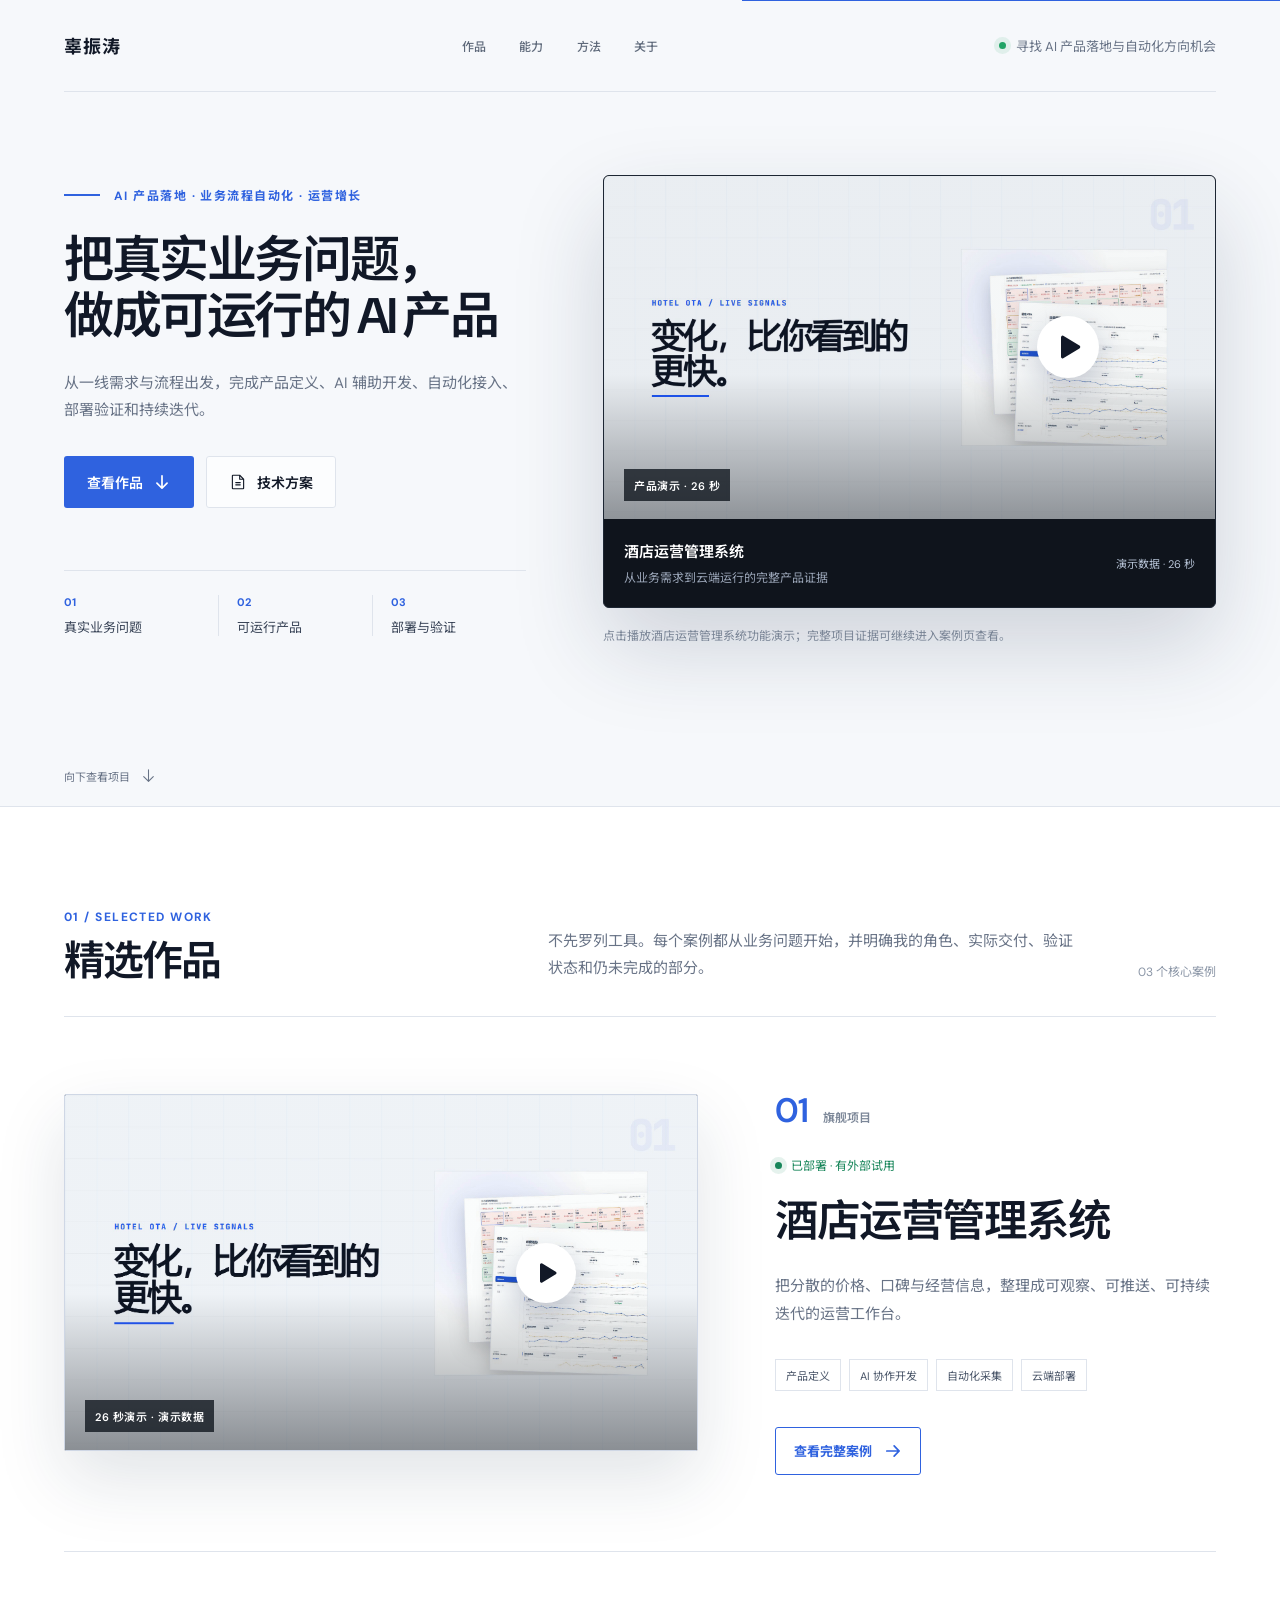
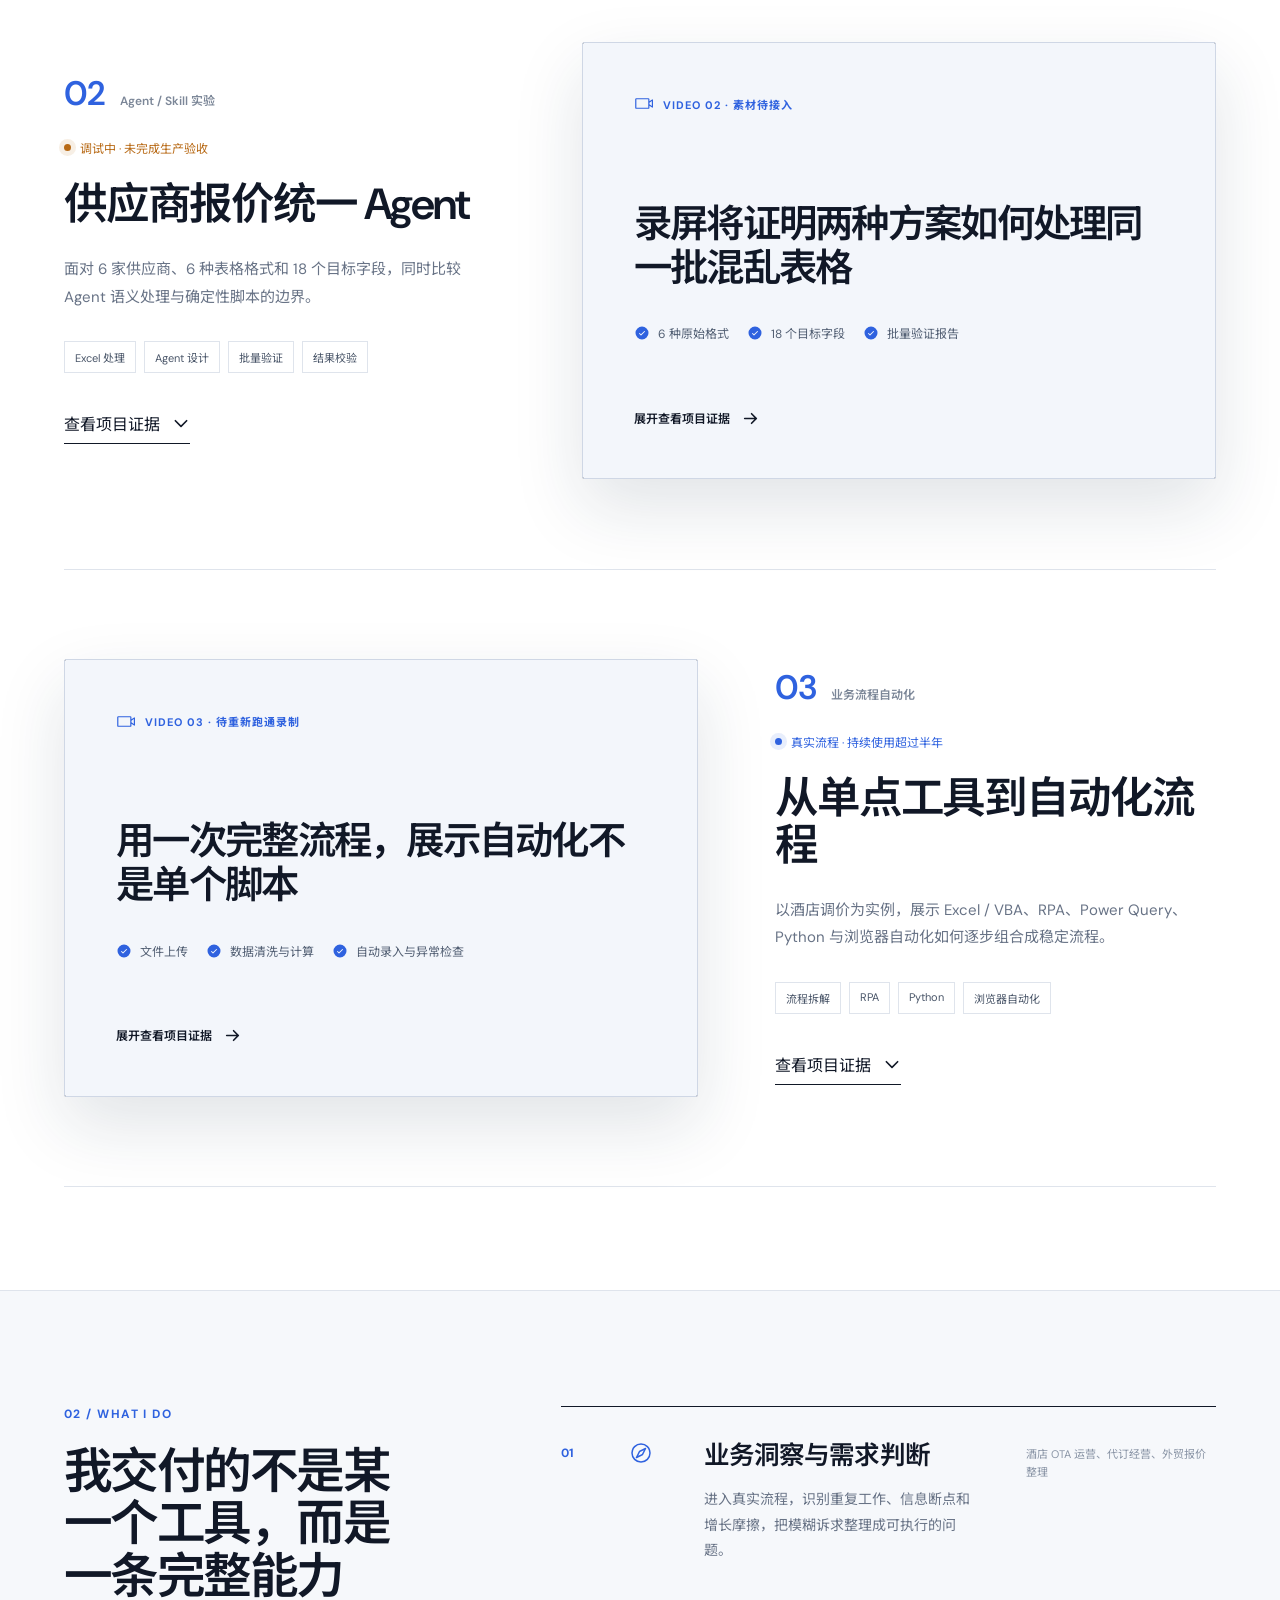
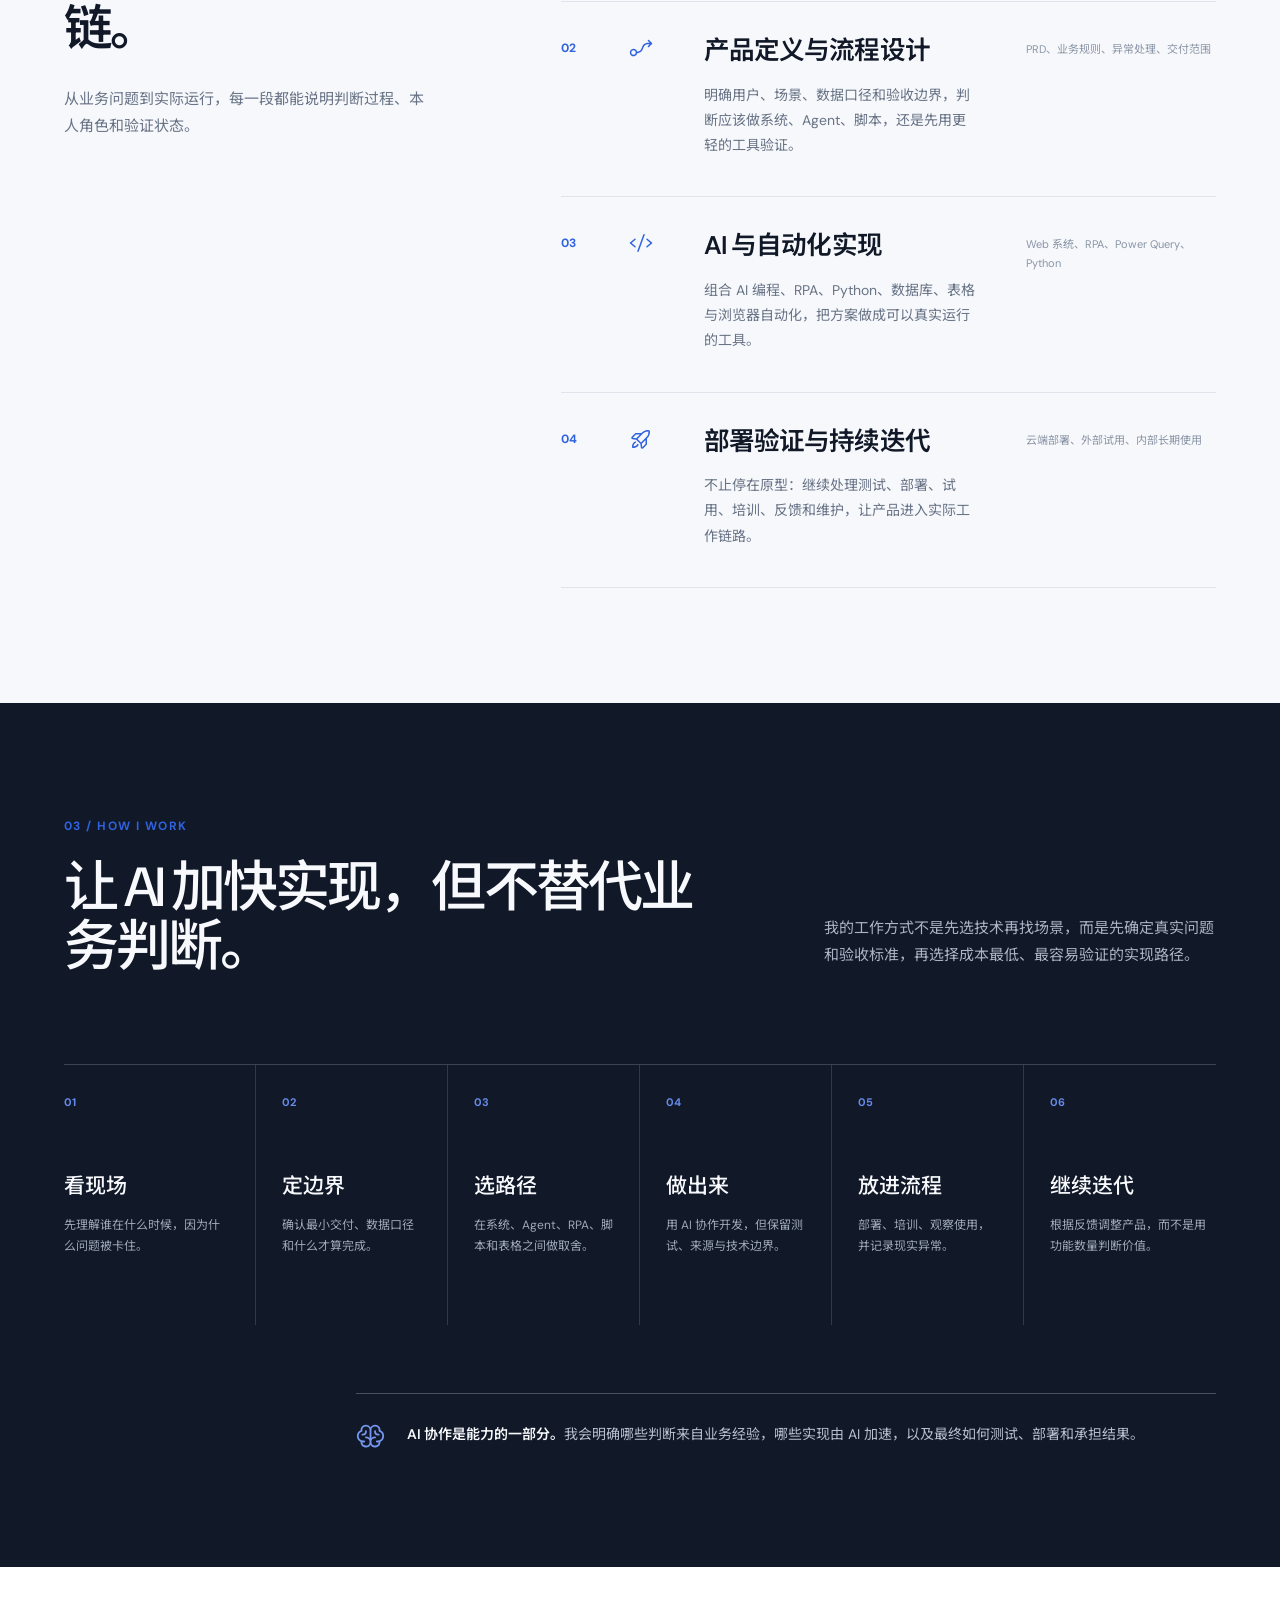
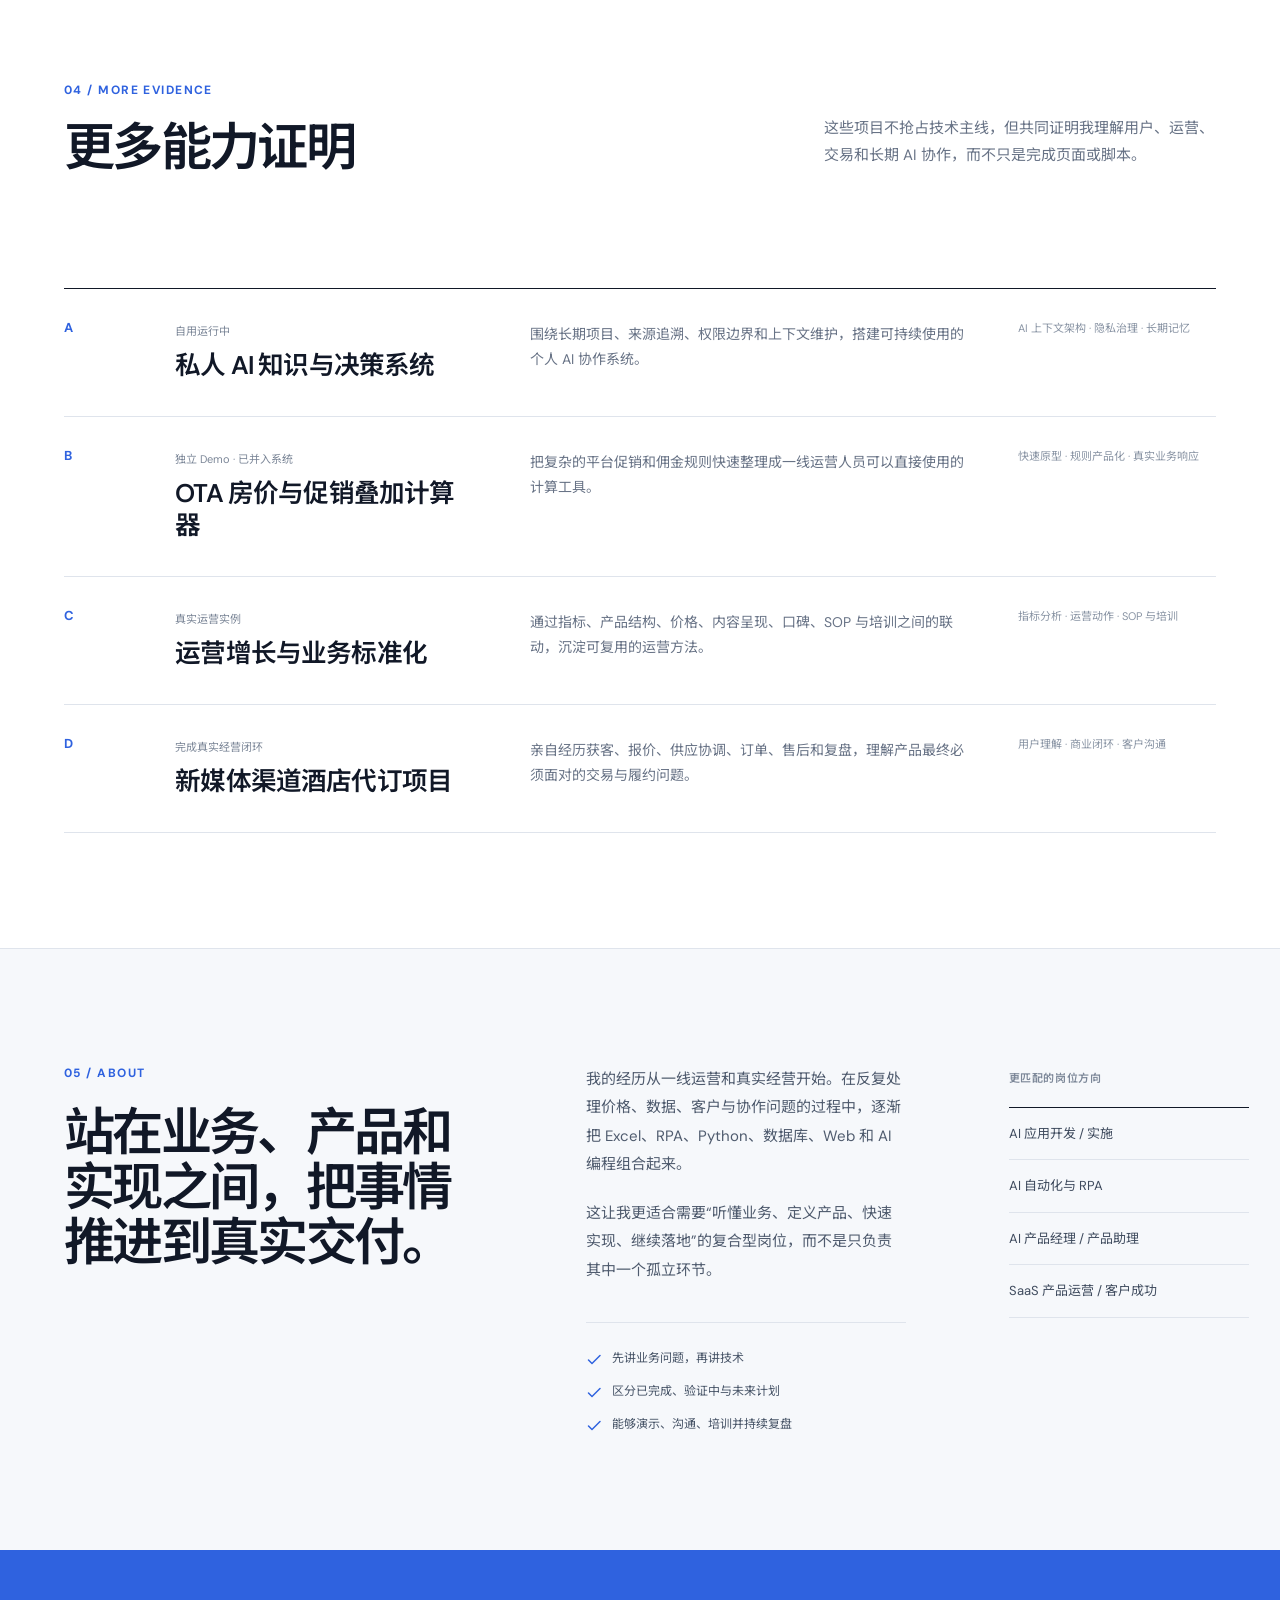
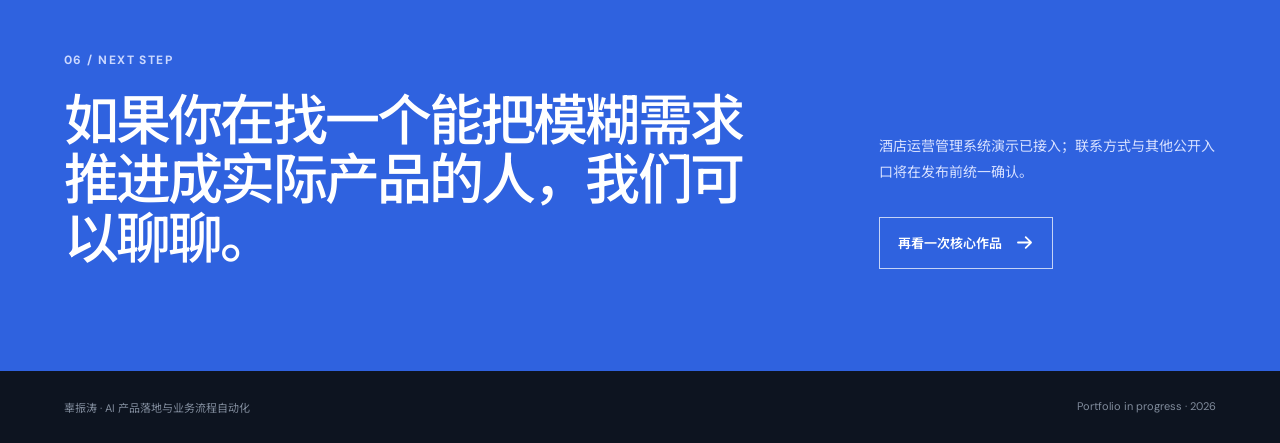
==== index.html @ 1e2ea117 "Publish static site asset" ====
<!doctype html>
<html lang="zh-CN">
  <head>
    <meta charset="UTF-8" />
    <meta name="viewport" content="width=device-width, initial-scale=1.0" />
    <meta
      name="description"
      content="辜振涛的个人作品网站：AI 产品落地、业务流程自动化与运营增长。"
    />
    <meta name="theme-color" content="#f6f8fb" />
    <title>辜振涛｜AI 产品落地与自动化作品集</title>
    <script type="module" crossorigin src="/assets/main-DwZ6Aqzk.js"></script>
    <link rel="modulepreload" crossorigin href="/assets/styles-BDvkaQH0.js">
    <link rel="stylesheet" crossorigin href="/assets/styles-_JziV2Fz.css">
    <link rel="stylesheet" crossorigin href="/assets/main-CDP2vfgk.css">
  </head>
  <body>
    <div id="root"></div>
  </body>
</html>
---- assets/styles-_JziV2Fz.css ----
@import"https://fonts.googleapis.com/css2?family=DM+Sans:wght@400;500;600;700&family=Noto+Sans+SC:wght@400;500;600;700&display=swap";:root{color:#111827;background:#f6f8fb;font-family:DM Sans,Noto Sans SC,Microsoft YaHei,sans-serif;font-synthesis:none;text-rendering:optimizeLegibility;--ink: #111827;--muted: #687386;--line: #dfe4ec;--paper: #ffffff;--canvas: #f6f8fb;--blue: #2f62df;--blue-dark: #1d4ec4;--blue-pale: #edf3ff}*{box-sizing:border-box}html{scroll-behavior:smooth}body{margin:0;min-width:320px;min-height:100vh;overflow-x:hidden;background:var(--canvas);-webkit-font-smoothing:antialiased}body.dialog-open{overflow:hidden}button,a{font:inherit}button{color:inherit}button:focus-visible,a:focus-visible{outline:3px solid rgba(47,98,223,.3);outline-offset:4px}.hero{position:relative;min-height:auto;padding:0 clamp(24px,5vw,84px) clamp(44px,5vw,72px);border-bottom:1px solid var(--line);overflow:hidden}.hero:before{content:"";position:absolute;top:0;right:0;width:42vw;height:1px;background:var(--blue)}.topbar{position:relative;z-index:2;width:min(100%,1280px);margin-inline:auto;min-height:92px;display:flex;align-items:center;justify-content:space-between;border-bottom:1px solid var(--line)}.topbar-nav{display:flex;align-items:center;gap:clamp(20px,2.6vw,42px)}.topbar-nav a{position:relative;padding:8px 0;color:#5e697a;text-decoration:none;font-size:12px;font-weight:500}.topbar-nav a:after{content:"";position:absolute;right:0;bottom:2px;left:0;height:1px;background:var(--blue);transform:scaleX(0);transform-origin:right;transition:transform .16s ease}.topbar-nav a:hover:after{transform:scaleX(1);transform-origin:left}.wordmark{color:var(--ink);text-decoration:none;font-size:18px;font-weight:700;letter-spacing:.06em}.availability{display:inline-flex;align-items:center;gap:10px;color:var(--muted);font-size:13px}.availability i{width:7px;height:7px;border-radius:999px;background:#21a366;box-shadow:0 0 0 5px #21a3661a}.hero-grid{width:min(100%,1280px);min-height:650px;margin:0 auto;display:grid;grid-template-columns:minmax(390px,.86fr) minmax(540px,1.14fr);align-items:center;gap:clamp(44px,6vw,88px);padding:clamp(58px,6vw,82px) 0 clamp(68px,7vw,92px)}.hero-copy{position:relative;z-index:1}.eyebrow,.section-index,.project-kicker,.dialog-eyebrow{margin:0;color:var(--blue);font-size:12px;font-weight:700;letter-spacing:.12em;text-transform:uppercase}.eyebrow{display:flex;align-items:center;gap:14px}.eyebrow:before{content:"";width:36px;height:2px;background:var(--blue)}h1{margin:28px 0 0;max-width:620px;font-size:clamp(46px,3.9vw,56px);font-weight:600;line-height:1.12;letter-spacing:-.048em}h1 span{display:block;color:var(--ink)}.hero-summary{max-width:520px;margin:26px 0 0;color:var(--muted);font-size:clamp(15px,1.05vw,17px);line-height:1.8}.hero-actions{display:flex;flex-wrap:wrap;gap:12px;margin-top:32px}.button{min-height:52px;padding:0 22px;border:1px solid transparent;border-radius:3px;display:inline-flex;align-items:center;justify-content:center;gap:10px;cursor:pointer;font-size:14px;font-weight:600;transition:transform .16s ease,background .16s ease,border-color .16s ease}.button:hover{transform:translateY(-2px)}.button-primary{color:#fff;background:var(--blue)}.button-primary:hover{background:var(--blue-dark)}.button-secondary{border-color:var(--line);background:#ffffffb3}.button-secondary:hover{border-color:#b9c5d9;background:#fff}.proof-strip{margin:clamp(42px,5vw,62px) 0 0;padding:24px 0 0;display:grid;grid-template-columns:repeat(3,minmax(0,1fr));border-top:1px solid var(--line)}.proof-strip div{padding-right:18px}.proof-strip div+div{padding-left:18px;border-left:1px solid var(--line)}.proof-strip dt{color:var(--blue);font-size:11px;font-weight:700}.proof-strip dd{margin:8px 0 0;color:#394457;font-size:13px}.showreel-column{min-width:0}.showreel{width:100%;padding:0;border:1px solid #1d2633;border-radius:6px;overflow:hidden;background:#0f141c;box-shadow:0 38px 90px #1a2b482e;cursor:pointer;text-align:left;transition:transform .22s ease,box-shadow .22s ease}.showreel:hover{transform:translateY(-4px);box-shadow:0 46px 100px #1a2b4838}.showreel-viewport{position:relative;display:block;aspect-ratio:16 / 9;overflow:hidden;background:#0e131a}.showreel-viewport img{width:100%;height:100%;display:block;object-fit:cover;object-position:center top;transition:transform .5s ease}.showreel:hover img{transform:scale(1.015)}.image-scrim{position:absolute;top:0;right:0;bottom:0;left:0;background:linear-gradient(180deg,#080d1408 58%,#080d146b)}.play-button{position:absolute;left:50%;top:50%;width:62px;height:62px;transform:translate(-50%,-50%);display:grid;place-items:center;border-radius:999px;color:var(--ink);background:#fff;box-shadow:0 12px 34px #11224d38;transition:transform .18s ease,background .18s ease}.showreel:hover .play-button{transform:translate(-50%,-50%) scale(1.06);background:#f3f6fb}.showreel .play-button{left:76%}.showreel-label{position:absolute;left:20px;bottom:18px;padding:8px 10px;color:#fff;background:#0a1018c2;font-size:11px;font-weight:600;letter-spacing:.05em}.showreel-meta{min-height:88px;padding:17px 20px;display:flex;align-items:center;justify-content:space-between;gap:24px;color:#fff}.showreel-meta>span:first-child{min-width:0;display:grid;gap:6px}.showreel-meta strong{font-size:15px;font-weight:600}.showreel-meta small{overflow:hidden;color:#9aa5b7;font-size:12px;text-overflow:ellipsis;white-space:nowrap}.showreel-status{flex:none;color:#b8c5d8;font-size:11px}.showreel-note{max-width:620px;margin:18px 0 0;color:#7b8697;font-size:12px;line-height:1.7}.scroll-cue{position:absolute;left:clamp(24px,5vw,84px);bottom:22px;padding:0;border:0;display:inline-flex;align-items:center;gap:10px;color:var(--muted);background:transparent;cursor:pointer;font-size:11px}.selected-work{padding:clamp(92px,12vw,180px) clamp(24px,5vw,84px);background:var(--paper);scroll-margin-top:24px}.section-heading,.project-preview{width:min(100%,1480px);margin-inline:auto}.section-heading{display:grid;grid-template-columns:.45fr 1.05fr .7fr;gap:clamp(28px,5vw,80px);align-items:start}.section-heading h2{margin:0;max-width:700px;font-size:clamp(38px,4.2vw,64px);line-height:1.12;letter-spacing:-.045em}.section-heading>p:last-child{margin:2px 0 0;color:var(--muted);font-size:15px;line-height:1.8}.project-preview{margin-top:clamp(72px,10vw,140px);padding-top:28px;display:grid;grid-template-columns:.14fr .72fr 1.14fr;gap:clamp(26px,4.2vw,70px);border-top:1px solid var(--ink)}.project-number{color:var(--blue);font-size:13px;font-weight:700}.project-copy h3{margin:20px 0 0;font-size:clamp(30px,3vw,48px);line-height:1.14;letter-spacing:-.04em}.project-copy>p:not(.project-kicker){margin:26px 0 0;color:var(--muted);font-size:15px;line-height:1.85}.project-copy ul{margin:28px 0 0;padding:0;display:flex;flex-wrap:wrap;gap:8px;list-style:none}.project-copy li{padding:7px 10px;border:1px solid var(--line);color:#4a5669;font-size:11px}.text-link{margin-top:36px;padding:0 0 7px;border:0;border-bottom:1px solid var(--ink);display:inline-flex;align-items:center;gap:12px;background:transparent;cursor:pointer;font-size:13px;font-weight:600}.project-visual{min-height:460px;overflow:hidden;background:#e8edf5}.project-visual img{width:100%;height:100%;display:block;object-fit:cover;object-position:top left}.dialog-backdrop{position:fixed;z-index:20;top:0;right:0;bottom:0;left:0;padding:24px;display:grid;place-items:center;background:#0b111b8f;-webkit-backdrop-filter:blur(10px);backdrop-filter:blur(10px)}.dialog{position:relative;width:min(100%,680px);padding:clamp(34px,5vw,60px);border-top:4px solid var(--blue);background:#fff;box-shadow:0 32px 100px #0a132447}.dialog--video{width:min(100%,960px);padding:clamp(28px,4vw,48px)}.dialog-close{position:absolute;top:20px;right:20px;width:40px;height:40px;padding:0;border:1px solid var(--line);display:grid;place-items:center;background:#fff;cursor:pointer}.dialog h2{margin:22px 46px 0 0;font-size:clamp(30px,4vw,46px);line-height:1.18;letter-spacing:-.04em}.dialog>p:not(.dialog-eyebrow,.dialog-footnote){margin:26px 0 0;color:var(--muted);font-size:15px;line-height:1.8}.dialog-video-player{width:100%;margin-top:24px;aspect-ratio:16 / 9;display:block;object-fit:contain;background:var(--media-dark);border:1px solid var(--line)}.dialog .dialog-video-note{margin-top:14px;font-size:13px}.dialog-case-link{width:fit-content;margin-top:18px;display:inline-flex;align-items:center;gap:8px;color:var(--blue);font-size:13px;font-weight:700;text-decoration:none}.dialog-case-link:hover{color:var(--blue-dark)}.dialog-facts,.technology-flow{margin-top:30px;padding-top:22px;border-top:1px solid var(--line);display:flex;flex-wrap:wrap;align-items:center;gap:10px}.dialog-facts span,.technology-flow span{padding:9px 11px;background:var(--blue-pale);color:#294d9a;font-size:12px;font-weight:600}.technology-flow svg{color:#8b96a8}.dialog-footnote{margin:20px 0 0;color:#8993a3;font-size:12px}.sr-only{position:absolute;width:1px;height:1px;padding:0;margin:-1px;overflow:hidden;clip:rect(0,0,0,0);white-space:nowrap;border:0}@media(max-width:1120px){.hero-grid{grid-template-columns:1fr;gap:56px;padding-top:72px}.hero-copy{max-width:850px}.showreel-column{width:min(100%,900px)}.scroll-cue{display:none}.section-heading{grid-template-columns:.45fr 1.25fr}.section-heading>p:last-child{grid-column:2}.project-preview{grid-template-columns:.12fr .88fr}.project-visual{grid-column:2}}@media(max-width:720px){.hero{min-height:auto;padding-inline:20px}.topbar{min-height:76px}.availability{max-width:180px;justify-content:flex-end;text-align:right;font-size:10px}.topbar-nav{display:none}.hero-grid{min-height:0;padding:64px 0 68px}h1{margin-top:25px;font-size:clamp(42px,13vw,60px)}.hero-summary{margin-top:26px;font-size:15px}.hero-actions{margin-top:32px}.button{flex:1 1 150px}.proof-strip{margin-top:54px}.proof-strip dd{font-size:11px}.play-button{width:60px;height:60px}.showreel-meta{min-height:82px}.showreel-status,.showreel-meta small{display:none}.selected-work{padding-inline:20px}.section-heading,.project-preview{grid-template-columns:1fr}.section-heading>p:last-child,.project-visual{grid-column:1}.section-heading h2{font-size:42px}.project-preview{gap:20px}.project-visual{min-height:300px;margin-top:22px}.dialog-backdrop{padding:14px}.dialog{padding:34px 24px}.technology-flow svg{display:none}}@media(prefers-reduced-motion:reduce){html{scroll-behavior:auto}*,*:before,*:after{animation-duration:.01ms!important;animation-iteration-count:1!important;transition-duration:.01ms!important}}
---- assets/main-CDP2vfgk.css ----
.featured-work{--fw-ink: #111827;--fw-muted: #687386;--fw-line: #dfe4ec;--fw-blue: #2f62df;--fw-blue-dark: #1d4ec4;--fw-blue-pale: #edf3ff;--fw-paper: #ffffff;padding:clamp(78px,8vw,112px) clamp(20px,5vw,84px);color:var(--fw-ink);background:var(--fw-paper);scroll-margin-top:24px}.featured-work *,.featured-work *:before,.featured-work *:after{box-sizing:border-box}.featured-work button{color:inherit;font:inherit}.featured-work button:focus-visible{outline:3px solid rgba(47,98,223,.3);outline-offset:4px}.featured-work__inner{width:min(100%,1280px);margin-inline:auto}.featured-work__heading{display:grid;grid-template-columns:.8fr 1fr auto;align-items:end;gap:clamp(28px,5vw,80px);padding-bottom:34px;border-bottom:1px solid var(--fw-line)}.featured-work__index{margin:0 0 16px;color:var(--fw-blue);font-size:12px;font-weight:700;letter-spacing:.12em}.featured-work__heading h2{margin:0;font-size:clamp(36px,3.2vw,46px);font-weight:600;line-height:1;letter-spacing:-.05em}.featured-work__intro{max-width:620px;margin:0;color:var(--fw-muted);font-size:15px;line-height:1.8}.featured-work__count{padding-bottom:2px;color:#8a95a6;font-size:12px;white-space:nowrap}.featured-work__list{display:grid}.featured-project{display:grid;grid-template-columns:minmax(0,1.18fr) minmax(320px,.82fr);gap:clamp(42px,6vw,82px);padding:clamp(66px,7vw,96px) 0;border-bottom:1px solid var(--fw-line)}.featured-project--reversed{grid-template-columns:minmax(320px,.82fr) minmax(0,1.18fr)}.featured-project--reversed .featured-project__media{grid-column:2}.featured-project--reversed .featured-project__copy{grid-column:1;grid-row:1}.featured-project__media{position:relative;min-width:0;min-height:clamp(360px,34vw,480px);padding:0;border:1px solid #cfd7e5;border-radius:2px;overflow:hidden;background:#0f141c;box-shadow:0 28px 70px #1a2b4821;cursor:pointer;text-align:left;transition:transform .22s ease,box-shadow .22s ease}.featured-project__media:hover{transform:translateY(-4px);box-shadow:0 36px 84px #1a2b482e}.featured-project__media>img{width:100%;height:100%;display:block;object-fit:cover;object-position:top left;transition:transform .48s ease}.featured-project__media:hover>img{transform:scale(1.012)}.featured-project__scrim{position:absolute;top:0;right:0;bottom:0;left:0;background:linear-gradient(180deg,#080d1403 56%,#080d1470)}.featured-project__play{position:absolute;top:50%;left:50%;width:60px;height:60px;display:grid;place-items:center;border-radius:999px;color:var(--fw-ink);background:#fff;box-shadow:0 13px 34px #11224d45;transform:translate(-50%,-50%);transition:transform .18s ease,background .18s ease}.featured-project__media:hover .featured-project__play{background:#f3f6fb;transform:translate(-50%,-50%) scale(1.06)}.featured-project__media-label{position:absolute;bottom:18px;left:20px;padding:8px 10px;color:#fff;background:#0a1018c2;font-size:11px;font-weight:600;letter-spacing:.05em}.evidence-plan{min-height:inherit;padding:clamp(32px,4vw,54px);display:flex;flex-direction:column;color:var(--fw-ink);background:#f3f6fb}.evidence-plan__topline{display:flex;align-items:center;gap:10px;color:var(--fw-blue);font-size:11px;font-weight:700;letter-spacing:.09em}.evidence-plan>strong{max-width:620px;margin-top:clamp(54px,7vw,92px);font-size:clamp(28px,3vw,40px);font-weight:600;line-height:1.14;letter-spacing:-.045em}.evidence-plan__items{margin-top:34px;display:flex;flex-wrap:wrap;gap:10px 18px}.evidence-plan__items>span{display:inline-flex;align-items:center;gap:8px;color:#536074;font-size:12px}.evidence-plan__items svg{color:var(--fw-blue)}.evidence-plan__action{margin-top:auto;padding-top:54px;display:inline-flex;align-items:center;gap:12px;color:var(--fw-ink);font-size:12px;font-weight:600}.featured-project__copy{min-width:0;align-self:center}.featured-project__meta{display:flex;align-items:baseline;gap:16px}.featured-project__number{color:var(--fw-blue);font-size:34px;font-weight:600;line-height:1;letter-spacing:-.04em}.featured-project__kind{color:#7c8798;font-size:12px;font-weight:600}.featured-project__status{margin-top:28px;display:inline-flex;align-items:center;gap:9px;color:#667286;font-size:12px}.featured-project__status i{width:7px;height:7px;border-radius:999px;background:currentColor;box-shadow:0 0 0 5px color-mix(in srgb,currentColor 11%,transparent)}.featured-project__status--live{color:#18865a}.featured-project__status--testing{color:#b86a16}.featured-project__status--used{color:#2f62df}.featured-project__copy h3{max-width:620px;margin:24px 0 0;font-size:clamp(34px,3.4vw,46px);font-weight:600;line-height:1.08;letter-spacing:-.05em}.featured-project__copy h3 a{color:inherit;text-decoration:none}.featured-project__copy h3 a:hover{color:var(--fw-blue-dark)}.featured-project__summary{max-width:590px;margin:28px 0 0;color:var(--fw-muted);font-size:15px;line-height:1.85}.featured-project__tags{margin:30px 0 0;padding:0;display:flex;flex-wrap:wrap;gap:8px;list-style:none}.featured-project__tags li{padding:7px 10px;border:1px solid var(--fw-line);color:#4a5669;font-size:11px}.featured-project__toggle{margin-top:38px;padding:0 0 8px;border:0;border-bottom:1px solid var(--fw-ink);display:inline-flex;align-items:center;gap:12px;background:transparent;cursor:pointer;font-size:13px;font-weight:600}.featured-project__detail-link{min-height:48px;margin-top:36px;padding:0 18px;border:1px solid var(--fw-blue);border-radius:3px;display:inline-flex;align-items:center;justify-content:center;gap:12px;color:var(--fw-blue);background:#fff;text-decoration:none;font-size:13px;font-weight:700;transition:color .16s ease,background .16s ease,transform .16s ease}.featured-project__detail-link:hover{color:#fff;background:var(--fw-blue);transform:translateY(-2px)}.featured-project--linked{padding-block:clamp(58px,6vw,82px)}.featured-project--linked .featured-project__media{min-height:0;aspect-ratio:16 / 9}.featured-project--linked .featured-project__play{left:76%}.featured-project__toggle svg{transition:transform .18s ease}.featured-project__toggle[aria-expanded=true] svg{transform:rotate(180deg)}.featured-project__details{grid-column:1 / -1;padding:0 0 4px}.featured-project__details[hidden]{display:none}.featured-project__details dl{margin:0;padding:32px 0 0;border-top:1px solid var(--fw-ink);display:grid;grid-template-columns:repeat(4,minmax(0,1fr))}.featured-project__details dl>div{padding:0 clamp(20px,3vw,42px)}.featured-project__details dl>div:first-child{padding-left:0}.featured-project__details dl>div+div{border-left:1px solid var(--fw-line)}.featured-project__details dt{color:var(--fw-blue);font-size:11px;font-weight:700;letter-spacing:.06em}.featured-project__details dd{margin:14px 0 0;color:#596578;font-size:13px;line-height:1.75}@media(max-width:1040px){.featured-work__heading{grid-template-columns:.8fr 1.2fr}.featured-work__count{display:none}.featured-project,.featured-project--reversed{grid-template-columns:1fr;gap:52px}.featured-project--reversed .featured-project__media,.featured-project--reversed .featured-project__copy{grid-column:1;grid-row:auto}.featured-project__media{min-height:clamp(420px,63vw,620px)}.featured-project__copy{max-width:760px}.featured-project__details dl{grid-template-columns:repeat(2,minmax(0,1fr));row-gap:32px}.featured-project__details dl>div:nth-child(3){padding-left:0;border-left:0}}@media(max-width:680px){.featured-work{padding-inline:20px}.featured-work__heading{grid-template-columns:1fr;align-items:start}.featured-work__heading h2{font-size:46px}.featured-project{padding:56px 0;gap:36px}.featured-project__media{min-height:280px}.featured-project--linked{padding-block:56px}.featured-project--linked .featured-project__media{min-height:0}.featured-project__play{width:58px;height:58px}.evidence-plan{padding:28px}.evidence-plan>strong{margin-top:62px;font-size:34px}.featured-project__copy h3{font-size:36px}.featured-project__detail-link{width:100%;margin-top:28px}.featured-project__details dl{grid-template-columns:1fr;gap:0}.featured-project__details dl>div,.featured-project__details dl>div:first-child,.featured-project__details dl>div:nth-child(3){padding:22px 0;border-left:0;border-top:1px solid var(--fw-line)}.featured-project__details dl>div:first-child{padding-top:0;border-top:0}}@media(prefers-reduced-motion:reduce){.featured-work *,.featured-work *:before,.featured-work *:after{scroll-behavior:auto!important;transition-duration:.01ms!important}}.homepage-section-shell{width:min(100%,1280px);margin-inline:auto}.homepage-section-index,.homepage-section-heading>p{margin:0;color:var(--blue);font-size:12px;font-weight:700;letter-spacing:.12em}.capabilities,.method,.supporting,.about,.contact{scroll-margin-top:24px}.capabilities{padding:clamp(82px,9vw,124px) clamp(20px,5vw,84px);border-top:1px solid var(--line);background:var(--canvas)}.capabilities__layout{display:grid;grid-template-columns:minmax(300px,.72fr) minmax(520px,1.28fr);gap:clamp(60px,10vw,160px);align-items:start}.capabilities__heading{position:sticky;top:38px}.capabilities__heading h2{max-width:620px;margin:24px 0 0;font-size:clamp(38px,3.8vw,54px);font-weight:600;line-height:1.08;letter-spacing:-.052em}.capabilities__heading>span{max-width:560px;margin-top:30px;display:block;color:var(--muted);font-size:15px;line-height:1.8}.capabilities__list{border-top:1px solid var(--ink)}.capability-row{padding:34px 0 38px;display:grid;grid-template-columns:92px minmax(260px,1fr) minmax(190px,.56fr);gap:clamp(24px,4vw,64px);align-items:start;border-bottom:1px solid var(--line)}.capability-row__marker{display:flex;align-items:center;justify-content:space-between;color:var(--blue);font-size:12px;font-weight:700}.capability-row h3{margin:0;font-size:clamp(23px,2vw,31px);font-weight:600;line-height:1.2;letter-spacing:-.035em}.capability-row div:nth-child(2)>p{margin:16px 0 0;color:var(--muted);font-size:14px;line-height:1.8}.capability-row__evidence{margin:4px 0 0;color:#8a95a6;font-size:11px;line-height:1.7}.method{padding:clamp(88px,9vw,126px) clamp(20px,5vw,84px);color:#f7f9fc;background:#111827}.method__heading{display:grid;grid-template-columns:minmax(420px,1.05fr) minmax(320px,.65fr);gap:clamp(56px,10vw,170px);align-items:end}.method__heading h2{max-width:850px;margin:24px 0 0;font-size:clamp(42px,4.3vw,60px);font-weight:500;line-height:1.06;letter-spacing:-.052em}.method__heading>p{margin:0 0 6px;color:#aab4c4;font-size:15px;line-height:1.8}.method__steps{margin:clamp(62px,7vw,90px) 0 0;padding:0;display:grid;grid-template-columns:repeat(6,minmax(0,1fr));border-top:1px solid #3a4352;list-style:none}.method__steps li{min-height:260px;padding:25px clamp(16px,2vw,30px) 28px;border-right:1px solid #303947}.method__steps li:first-child{padding-left:0}.method__steps li:last-child{padding-right:0;border-right:0}.method__steps span{color:#668bea;font-size:11px;font-weight:700}.method__steps h3{margin:58px 0 0;font-size:21px;font-weight:500}.method__steps p{margin:15px 0 0;color:#9da8b8;font-size:12px;line-height:1.75}.method__principle{max-width:860px;margin:68px 0 0 auto;padding:28px 0 0;border-top:1px solid #465062;display:grid;grid-template-columns:auto 1fr;gap:22px;color:#7597ef}.method__principle p{margin:0;color:#b6c0ce;font-size:14px;line-height:1.8}.method__principle strong{color:#f7f9fc;font-weight:600}.supporting{padding:clamp(88px,9vw,126px) clamp(20px,5vw,84px);background:var(--paper)}.supporting__heading{display:grid;grid-template-columns:minmax(420px,1fr) minmax(300px,.62fr);gap:clamp(60px,10vw,160px);align-items:end}.supporting__heading h2{margin:24px 0 0;font-size:clamp(40px,4vw,56px);font-weight:600;line-height:1;letter-spacing:-.052em}.supporting__heading>p{margin:0 0 4px;color:var(--muted);font-size:15px;line-height:1.8}.supporting__list{margin-top:clamp(68px,9vw,124px);border-top:1px solid var(--ink)}.supporting-row{padding:30px 0 34px;display:grid;grid-template-columns:60px minmax(250px,.8fr) minmax(320px,1.15fr) minmax(190px,.52fr);gap:clamp(24px,4vw,70px);align-items:start;border-bottom:1px solid var(--line)}.supporting-row__index{color:var(--blue);font-size:13px;font-weight:700}.supporting-row__status{color:#7c8798;font-size:11px}.supporting-row h3{margin:10px 0 0;font-size:clamp(22px,2vw,30px);font-weight:600;line-height:1.25;letter-spacing:-.032em}.supporting-row>p{margin:3px 0 0;color:var(--muted);font-size:14px;line-height:1.8}.supporting-row__proves{color:#8994a4;font-size:11px;line-height:1.7}.about{padding:clamp(88px,9vw,126px) clamp(20px,5vw,84px);border-top:1px solid var(--line);background:var(--canvas)}.about__grid{display:grid;grid-template-columns:minmax(420px,1.05fr) minmax(320px,.76fr) minmax(240px,.52fr);gap:clamp(48px,8vw,126px);align-items:start}.about__headline h2{max-width:760px;margin:24px 0 0;font-size:clamp(40px,4vw,56px);font-weight:600;line-height:1.08;letter-spacing:-.052em}.about__story>p{margin:0;color:#4f5b6e;font-size:15px;line-height:1.9}.about__story>p+p{margin-top:20px}.about__strengths{margin-top:38px;padding-top:26px;border-top:1px solid var(--line);display:grid;gap:14px}.about__strengths span{display:flex;align-items:flex-start;gap:10px;color:#485568;font-size:12px;line-height:1.6}.about__strengths svg{flex:none;margin-top:2px;color:var(--blue)}.about__roles{padding-top:4px}.about__roles>p{margin:0;color:#7c8798;font-size:11px;font-weight:600;letter-spacing:.05em}.about__roles ul{margin:22px 0 0;padding:0;border-top:1px solid var(--ink);list-style:none}.about__roles li{padding:16px 0;border-bottom:1px solid var(--line);color:#3f4b5e;font-size:13px;line-height:1.5}.contact{padding:clamp(82px,8vw,112px) clamp(20px,5vw,84px);color:#fff;background:var(--blue)}.contact .homepage-section-index{color:#cbd8ff}.contact__grid{display:grid;grid-template-columns:minmax(480px,1.14fr) minmax(300px,.56fr);gap:clamp(60px,10vw,170px);align-items:end}.contact h2{max-width:980px;margin:24px 0 0;font-size:clamp(42px,4.3vw,60px);font-weight:500;line-height:1.07;letter-spacing:-.052em}.contact__action p{margin:0;color:#d5dfff;font-size:14px;line-height:1.8}.contact__action a{margin-top:32px;min-height:52px;padding:0 18px;border:1px solid rgba(255,255,255,.72);display:inline-flex;align-items:center;gap:13px;color:#fff;text-decoration:none;font-size:13px;font-weight:600;transition:background .16s ease,color .16s ease}.contact__action a:hover{color:var(--blue);background:#fff}.site-footer{padding:28px clamp(20px,5vw,84px);color:#818c9c;background:#0d1420;font-size:11px}.site-footer>div{display:flex;justify-content:space-between;gap:20px}@media(max-width:1120px){.capabilities__layout,.about__grid{grid-template-columns:1fr}.capabilities__heading{position:static;max-width:820px}.method__steps{grid-template-columns:repeat(3,minmax(0,1fr))}.method__steps li:nth-child(3){border-right:0}.method__steps li:nth-child(n+4){border-top:1px solid #303947}.method__steps li:nth-child(4){padding-left:0}.supporting-row{grid-template-columns:50px minmax(250px,.8fr) minmax(320px,1.2fr)}.supporting-row__proves{grid-column:2 / -1}.about__story,.about__roles{max-width:780px}}@media(max-width:800px){.method__heading,.supporting__heading,.contact__grid{grid-template-columns:1fr}.method__heading>p,.supporting__heading>p{max-width:680px}.capability-row{grid-template-columns:72px 1fr}.capability-row__evidence{grid-column:2}.supporting-row{grid-template-columns:40px 1fr}.supporting-row>p,.supporting-row__proves{grid-column:2}.contact__action{max-width:620px}}@media(max-width:620px){.capabilities,.method,.supporting,.about,.contact{padding-inline:20px}.capabilities__heading h2,.method__heading h2,.supporting__heading h2,.about__headline h2,.contact h2{font-size:42px}.capability-row{grid-template-columns:1fr;gap:18px}.capability-row__marker{justify-content:flex-start;gap:16px}.capability-row__evidence{grid-column:1}.method__steps{grid-template-columns:1fr}.method__steps li,.method__steps li:first-child,.method__steps li:nth-child(4),.method__steps li:last-child{min-height:0;padding:26px 0 30px;border-top:1px solid #303947;border-right:0}.method__steps li:first-child{border-top:0}.method__steps h3{margin-top:26px}.supporting-row{grid-template-columns:1fr;gap:16px}.supporting-row>p,.supporting-row__proves{grid-column:1}.site-footer>div{flex-direction:column}}@media(prefers-reduced-motion:reduce){.contact__action a{transition-duration:.01ms}}
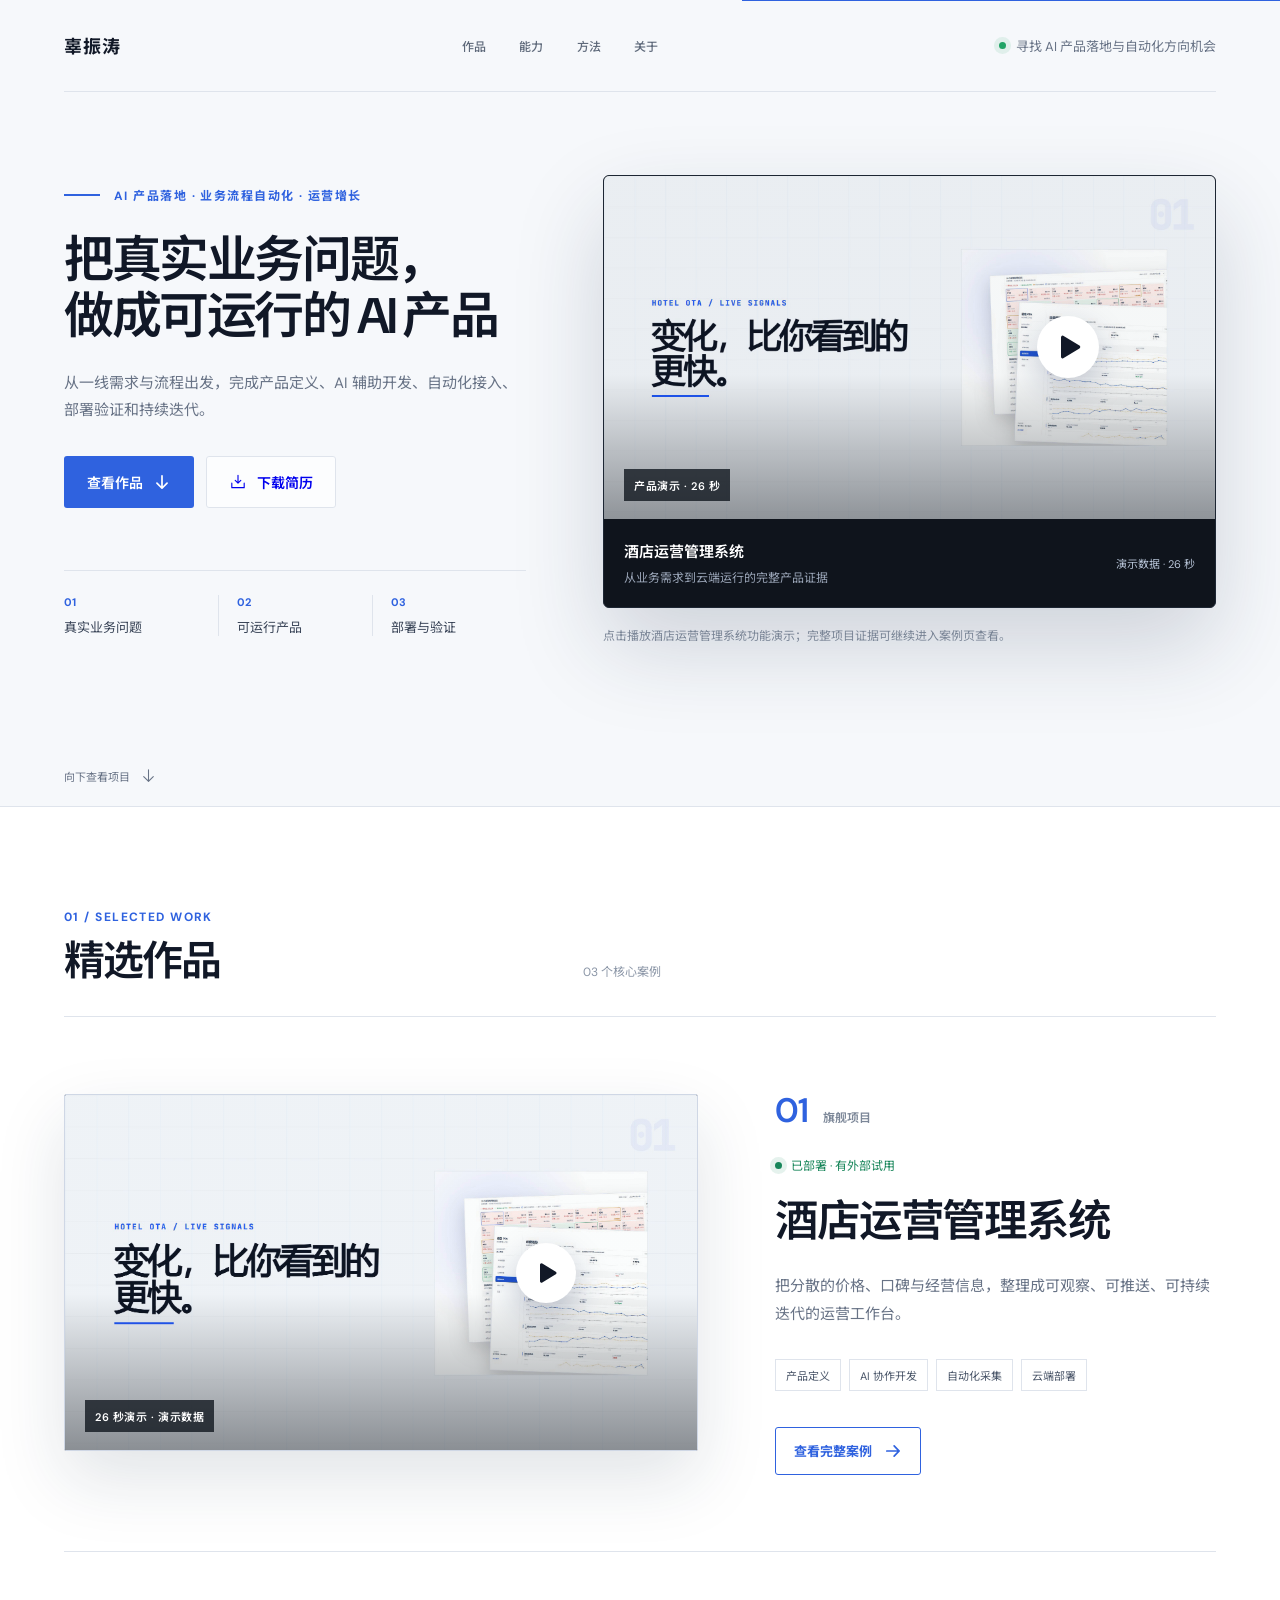
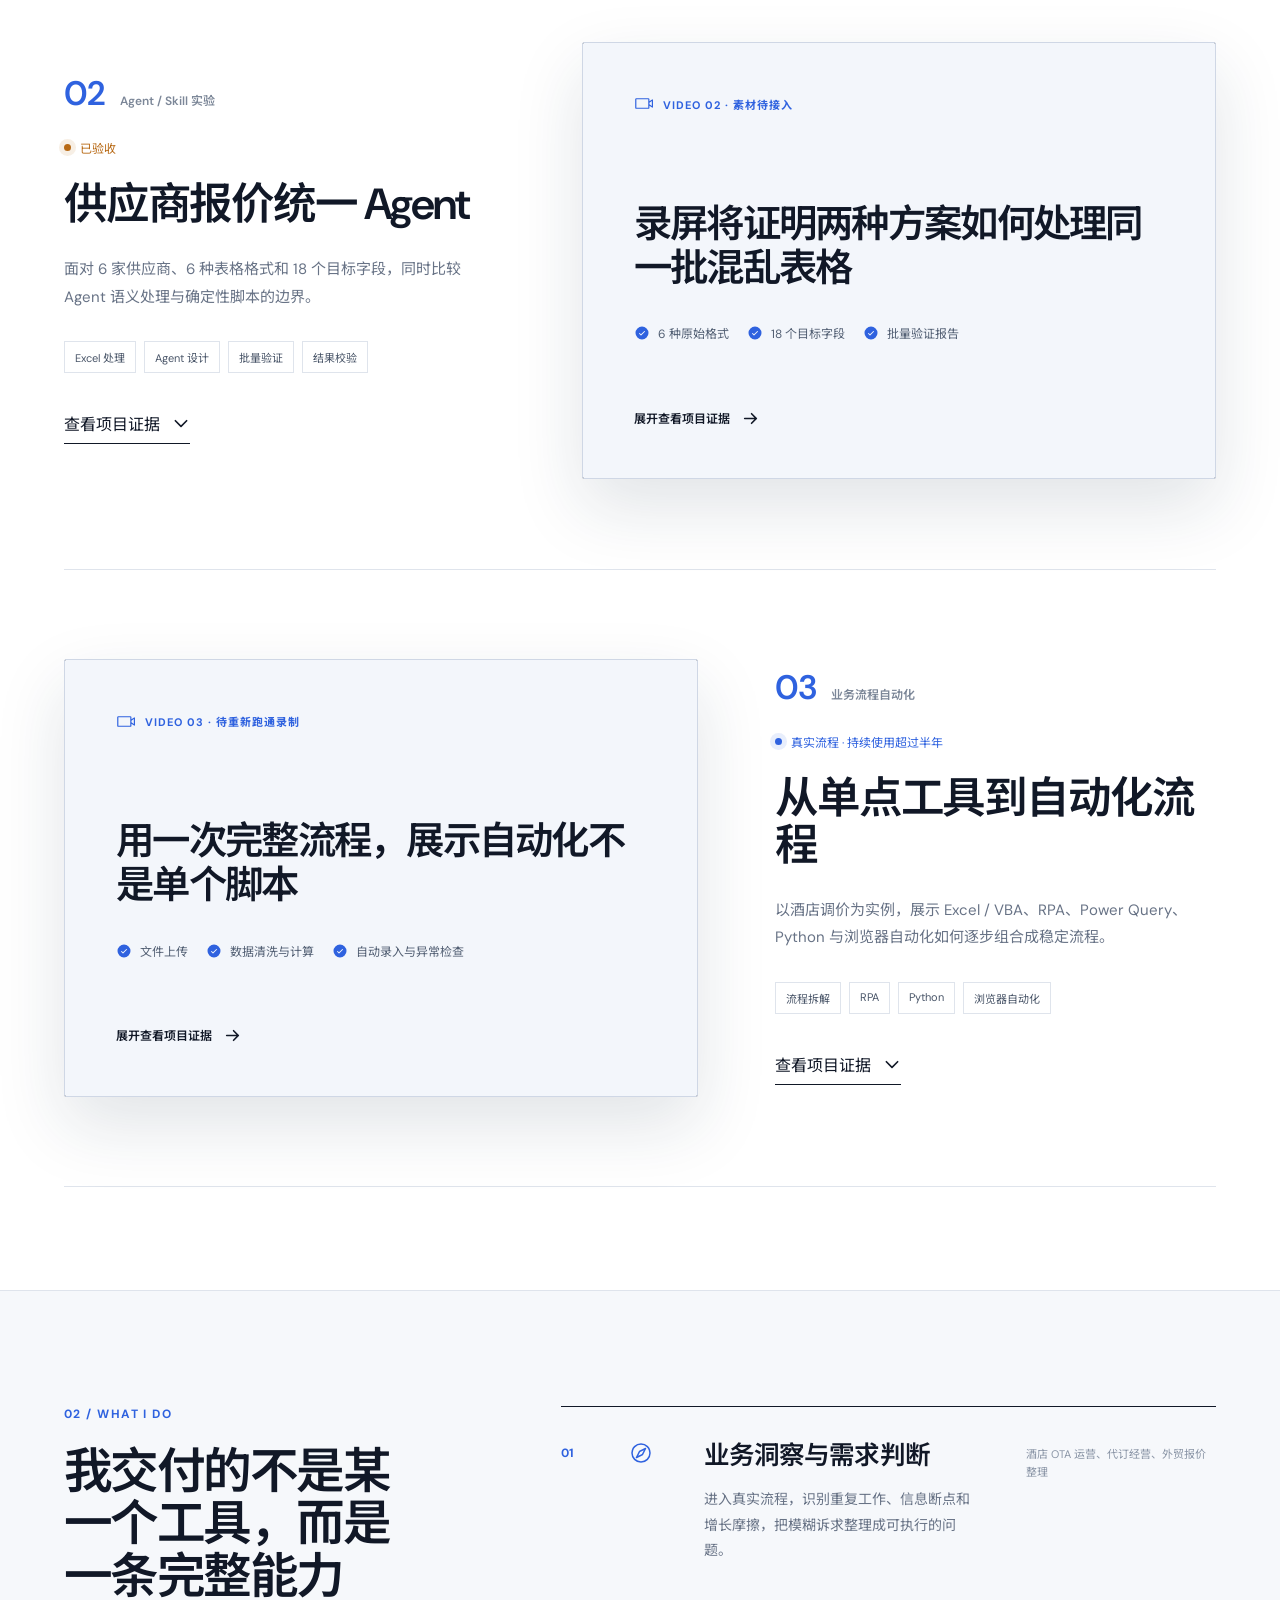
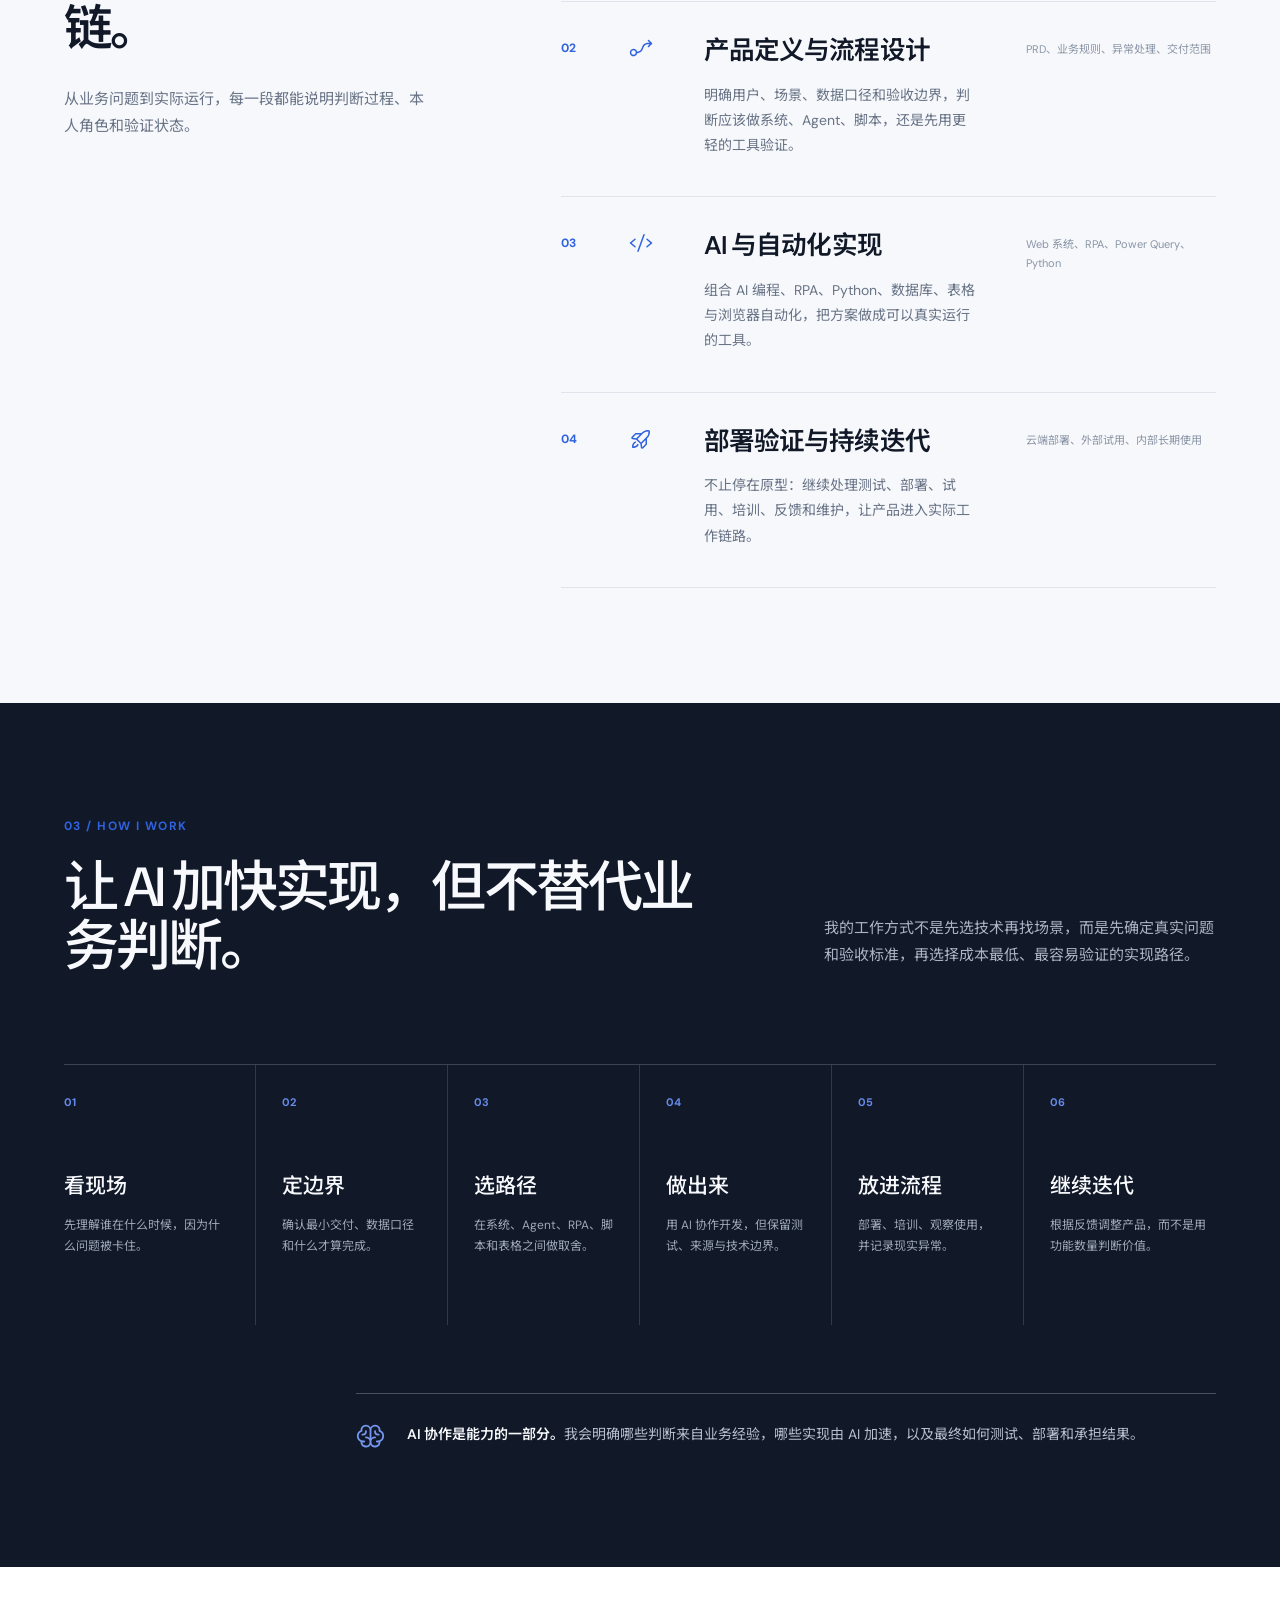
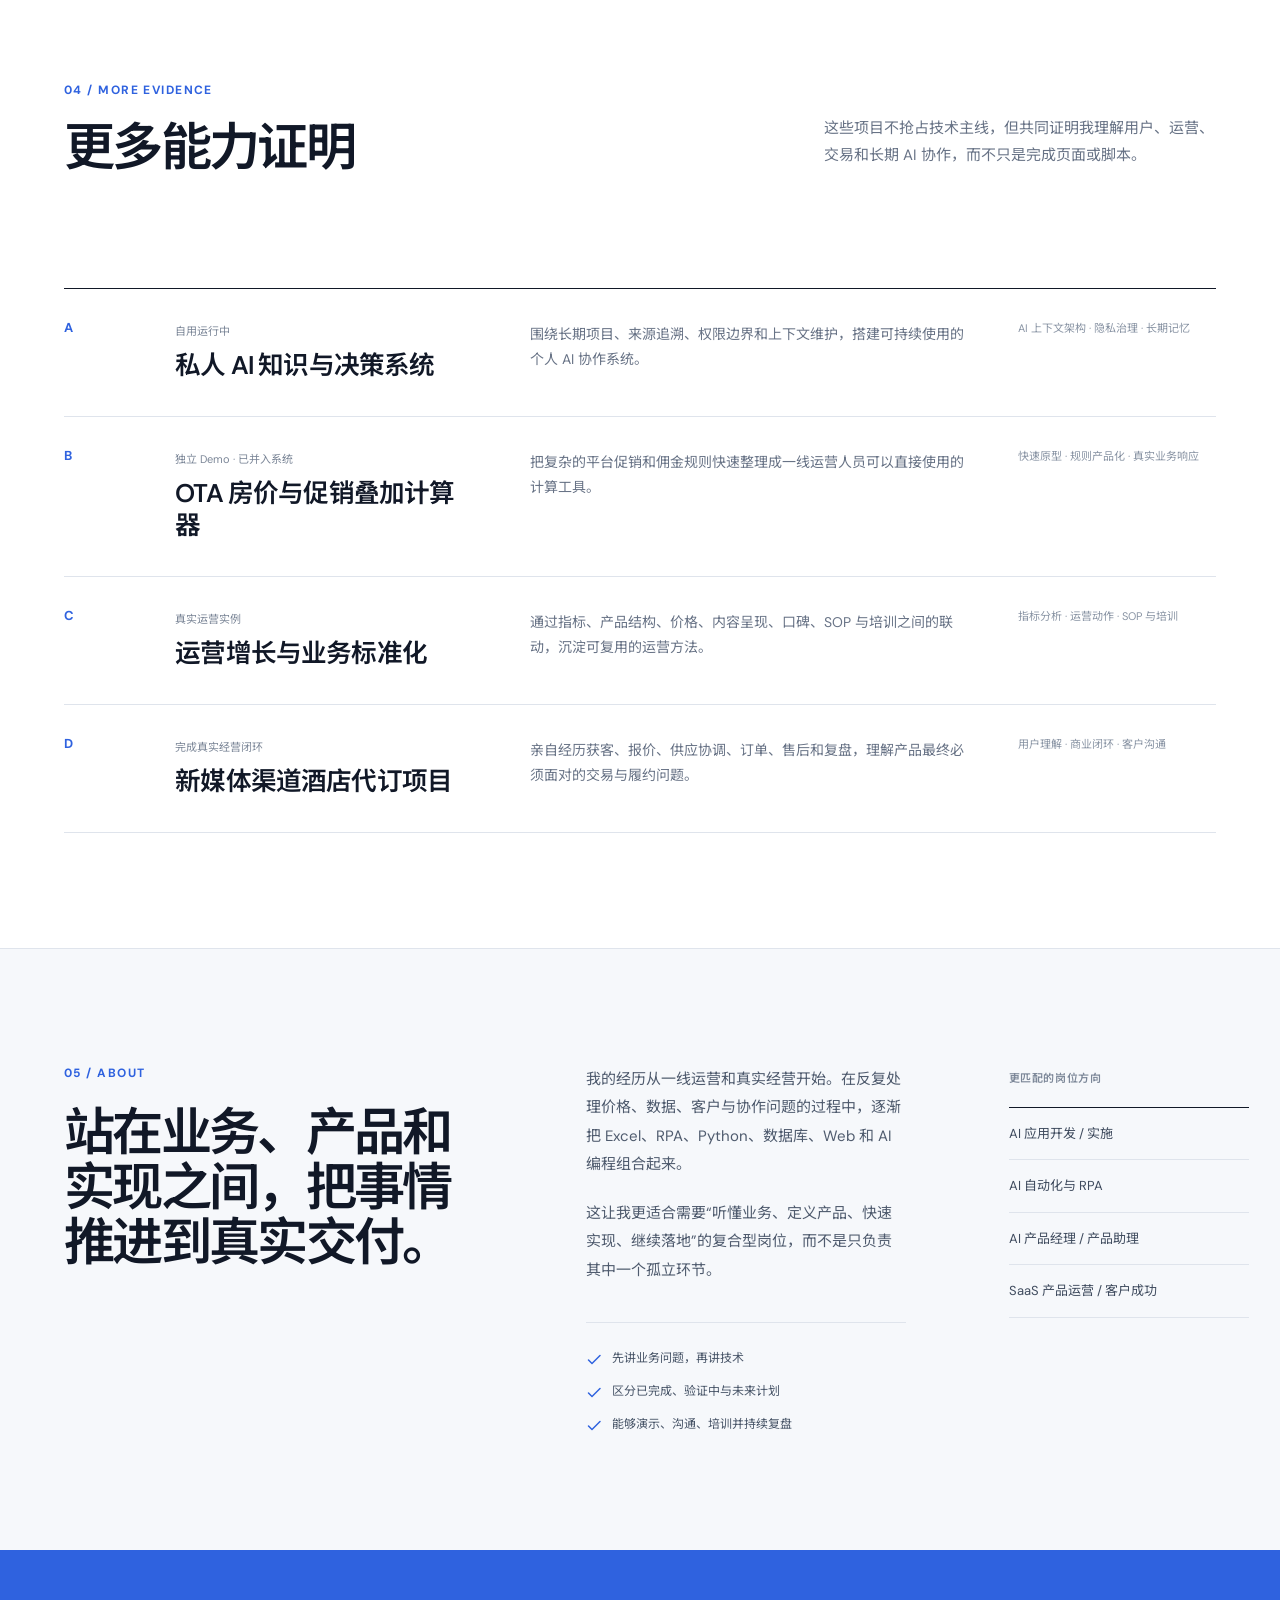
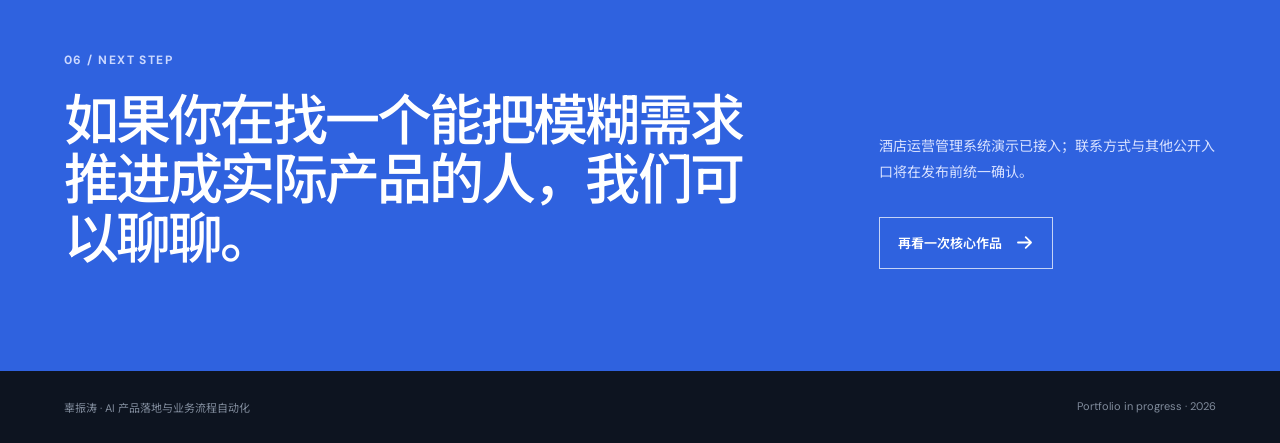
==== commit d6689639: "Publish portfolio update" ====
--- a/index.html
+++ b/index.html
@@ -9,9 +9,9 @@
     />
     <meta name="theme-color" content="#f6f8fb" />
     <title>辜振涛｜AI 产品落地与自动化作品集</title>
-    <script type="module" crossorigin src="/assets/main-DwZ6Aqzk.js"></script>
-    <link rel="modulepreload" crossorigin href="/assets/styles-BDvkaQH0.js">
-    <link rel="stylesheet" crossorigin href="/assets/styles-_JziV2Fz.css">
+    <script type="module" crossorigin src="/assets/main-DC9Xphih.js"></script>
+    <link rel="modulepreload" crossorigin href="/assets/styles-DppBCg-1.js">
+    <link rel="stylesheet" crossorigin href="/assets/styles-luLQeMRG.css">
     <link rel="stylesheet" crossorigin href="/assets/main-CDP2vfgk.css">
   </head>
   <body>
--- a/assets/styles-luLQeMRG.css
+++ b/assets/styles-luLQeMRG.css
@@ -0,0 +1 @@
+@import"https://fonts.googleapis.com/css2?family=DM+Sans:wght@400;500;600;700&family=Noto+Sans+SC:wght@400;500;600;700&display=swap";:root{color:#111827;background:#f6f8fb;font-family:DM Sans,Noto Sans SC,Microsoft YaHei,sans-serif;font-synthesis:none;text-rendering:optimizeLegibility;--ink: #111827;--muted: #687386;--line: #dfe4ec;--paper: #ffffff;--canvas: #f6f8fb;--blue: #2f62df;--blue-dark: #1d4ec4;--blue-pale: #edf3ff}*{box-sizing:border-box}html{scroll-behavior:smooth}body{margin:0;min-width:320px;min-height:100vh;overflow-x:hidden;background:var(--canvas);-webkit-font-smoothing:antialiased}body.dialog-open{overflow:hidden}button,a{font:inherit}button{color:inherit}button:focus-visible,a:focus-visible{outline:3px solid rgba(47,98,223,.3);outline-offset:4px}.hero{position:relative;min-height:auto;padding:0 clamp(24px,5vw,84px) clamp(44px,5vw,72px);border-bottom:1px solid var(--line);overflow:hidden}.hero:before{content:"";position:absolute;top:0;right:0;width:42vw;height:1px;background:var(--blue)}.topbar{position:relative;z-index:2;width:min(100%,1280px);margin-inline:auto;min-height:92px;display:flex;align-items:center;justify-content:space-between;border-bottom:1px solid var(--line)}.topbar-nav{display:flex;align-items:center;gap:clamp(20px,2.6vw,42px)}.topbar-nav a{position:relative;padding:8px 0;color:#5e697a;text-decoration:none;font-size:12px;font-weight:500}.topbar-nav a:after{content:"";position:absolute;right:0;bottom:2px;left:0;height:1px;background:var(--blue);transform:scaleX(0);transform-origin:right;transition:transform .16s ease}.topbar-nav a:hover:after{transform:scaleX(1);transform-origin:left}.wordmark{color:var(--ink);text-decoration:none;font-size:18px;font-weight:700;letter-spacing:.06em}.availability{display:inline-flex;align-items:center;gap:10px;color:var(--muted);font-size:13px}.availability i{width:7px;height:7px;border-radius:999px;background:#21a366;box-shadow:0 0 0 5px #21a3661a}.hero-grid{width:min(100%,1280px);min-height:650px;margin:0 auto;display:grid;grid-template-columns:minmax(390px,.86fr) minmax(540px,1.14fr);align-items:center;gap:clamp(44px,6vw,88px);padding:clamp(58px,6vw,82px) 0 clamp(68px,7vw,92px)}.hero-copy{position:relative;z-index:1}.eyebrow,.section-index,.project-kicker,.dialog-eyebrow{margin:0;color:var(--blue);font-size:12px;font-weight:700;letter-spacing:.12em;text-transform:uppercase}.eyebrow{display:flex;align-items:center;gap:14px}.eyebrow:before{content:"";width:36px;height:2px;background:var(--blue)}h1{margin:28px 0 0;max-width:620px;font-size:clamp(46px,3.9vw,56px);font-weight:600;line-height:1.12;letter-spacing:-.048em}h1 span{display:block;color:var(--ink)}.hero-summary{max-width:520px;margin:26px 0 0;color:var(--muted);font-size:clamp(15px,1.05vw,17px);line-height:1.8}.hero-actions{display:flex;flex-wrap:wrap;gap:12px;margin-top:32px}.button{min-height:52px;padding:0 22px;border:1px solid transparent;border-radius:3px;display:inline-flex;align-items:center;justify-content:center;gap:10px;cursor:pointer;font-size:14px;font-weight:600;text-decoration:none;transition:transform .16s ease,background .16s ease,border-color .16s ease}.button:hover{transform:translateY(-2px)}.button-primary{color:#fff;background:var(--blue)}.button-primary:hover{background:var(--blue-dark)}.button-secondary{border-color:var(--line);background:#ffffffb3}.button-secondary:hover{border-color:#b9c5d9;background:#fff}.proof-strip{margin:clamp(42px,5vw,62px) 0 0;padding:24px 0 0;display:grid;grid-template-columns:repeat(3,minmax(0,1fr));border-top:1px solid var(--line)}.proof-strip div{padding-right:18px}.proof-strip div+div{padding-left:18px;border-left:1px solid var(--line)}.proof-strip dt{color:var(--blue);font-size:11px;font-weight:700}.proof-strip dd{margin:8px 0 0;color:#394457;font-size:13px}.showreel-column{min-width:0}.showreel{width:100%;padding:0;border:1px solid #1d2633;border-radius:6px;overflow:hidden;background:#0f141c;box-shadow:0 38px 90px #1a2b482e;cursor:pointer;text-align:left;transition:transform .22s ease,box-shadow .22s ease}.showreel:hover{transform:translateY(-4px);box-shadow:0 46px 100px #1a2b4838}.showreel-viewport{position:relative;display:block;aspect-ratio:16 / 9;overflow:hidden;background:#0e131a}.showreel-viewport img{width:100%;height:100%;display:block;object-fit:cover;object-position:center top;transition:transform .5s ease}.showreel:hover img{transform:scale(1.015)}.image-scrim{position:absolute;top:0;right:0;bottom:0;left:0;background:linear-gradient(180deg,#080d1408 58%,#080d146b)}.play-button{position:absolute;left:50%;top:50%;width:62px;height:62px;transform:translate(-50%,-50%);display:grid;place-items:center;border-radius:999px;color:var(--ink);background:#fff;box-shadow:0 12px 34px #11224d38;transition:transform .18s ease,background .18s ease}.showreel:hover .play-button{transform:translate(-50%,-50%) scale(1.06);background:#f3f6fb}.showreel .play-button{left:76%}.showreel-label{position:absolute;left:20px;bottom:18px;padding:8px 10px;color:#fff;background:#0a1018c2;font-size:11px;font-weight:600;letter-spacing:.05em}.showreel-meta{min-height:88px;padding:17px 20px;display:flex;align-items:center;justify-content:space-between;gap:24px;color:#fff}.showreel-meta>span:first-child{min-width:0;display:grid;gap:6px}.showreel-meta strong{font-size:15px;font-weight:600}.showreel-meta small{overflow:hidden;color:#9aa5b7;font-size:12px;text-overflow:ellipsis;white-space:nowrap}.showreel-status{flex:none;color:#b8c5d8;font-size:11px}.showreel-note{max-width:620px;margin:18px 0 0;color:#7b8697;font-size:12px;line-height:1.7}.scroll-cue{position:absolute;left:clamp(24px,5vw,84px);bottom:22px;padding:0;border:0;display:inline-flex;align-items:center;gap:10px;color:var(--muted);background:transparent;cursor:pointer;font-size:11px}.selected-work{padding:clamp(92px,12vw,180px) clamp(24px,5vw,84px);background:var(--paper);scroll-margin-top:24px}.section-heading,.project-preview{width:min(100%,1480px);margin-inline:auto}.section-heading{display:grid;grid-template-columns:.45fr 1.05fr .7fr;gap:clamp(28px,5vw,80px);align-items:start}.section-heading h2{margin:0;max-width:700px;font-size:clamp(38px,4.2vw,64px);line-height:1.12;letter-spacing:-.045em}.section-heading>p:last-child{margin:2px 0 0;color:var(--muted);font-size:15px;line-height:1.8}.project-preview{margin-top:clamp(72px,10vw,140px);padding-top:28px;display:grid;grid-template-columns:.14fr .72fr 1.14fr;gap:clamp(26px,4.2vw,70px);border-top:1px solid var(--ink)}.project-number{color:var(--blue);font-size:13px;font-weight:700}.project-copy h3{margin:20px 0 0;font-size:clamp(30px,3vw,48px);line-height:1.14;letter-spacing:-.04em}.project-copy>p:not(.project-kicker){margin:26px 0 0;color:var(--muted);font-size:15px;line-height:1.85}.project-copy ul{margin:28px 0 0;padding:0;display:flex;flex-wrap:wrap;gap:8px;list-style:none}.project-copy li{padding:7px 10px;border:1px solid var(--line);color:#4a5669;font-size:11px}.text-link{margin-top:36px;padding:0 0 7px;border:0;border-bottom:1px solid var(--ink);display:inline-flex;align-items:center;gap:12px;background:transparent;cursor:pointer;font-size:13px;font-weight:600}.project-visual{min-height:460px;overflow:hidden;background:#e8edf5}.project-visual img{width:100%;height:100%;display:block;object-fit:cover;object-position:top left}.dialog-backdrop{position:fixed;z-index:20;top:0;right:0;bottom:0;left:0;padding:24px;display:grid;place-items:center;background:#0b111b8f;-webkit-backdrop-filter:blur(10px);backdrop-filter:blur(10px)}.dialog{position:relative;width:min(100%,680px);padding:clamp(34px,5vw,60px);border-top:4px solid var(--blue);background:#fff;box-shadow:0 32px 100px #0a132447}.dialog--video{width:min(100%,960px);padding:clamp(28px,4vw,48px)}.dialog-close{position:absolute;top:20px;right:20px;width:40px;height:40px;padding:0;border:1px solid var(--line);display:grid;place-items:center;background:#fff;cursor:pointer}.dialog h2{margin:22px 46px 0 0;font-size:clamp(30px,4vw,46px);line-height:1.18;letter-spacing:-.04em}.dialog>p:not(.dialog-eyebrow,.dialog-footnote){margin:26px 0 0;color:var(--muted);font-size:15px;line-height:1.8}.dialog-video-player{width:100%;margin-top:24px;aspect-ratio:16 / 9;display:block;object-fit:contain;background:var(--media-dark);border:1px solid var(--line)}.dialog .dialog-video-note{margin-top:14px;font-size:13px}.dialog-case-link{width:fit-content;margin-top:18px;display:inline-flex;align-items:center;gap:8px;color:var(--blue);font-size:13px;font-weight:700;text-decoration:none}.dialog-case-link:hover{color:var(--blue-dark)}.dialog-facts,.technology-flow{margin-top:30px;padding-top:22px;border-top:1px solid var(--line);display:flex;flex-wrap:wrap;align-items:center;gap:10px}.dialog-facts span,.technology-flow span{padding:9px 11px;background:var(--blue-pale);color:#294d9a;font-size:12px;font-weight:600}.technology-flow svg{color:#8b96a8}.dialog-footnote{margin:20px 0 0;color:#8993a3;font-size:12px}.sr-only{position:absolute;width:1px;height:1px;padding:0;margin:-1px;overflow:hidden;clip:rect(0,0,0,0);white-space:nowrap;border:0}@media(max-width:1120px){.hero-grid{grid-template-columns:1fr;gap:56px;padding-top:72px}.hero-copy{max-width:850px}.showreel-column{width:min(100%,900px)}.scroll-cue{display:none}.section-heading{grid-template-columns:.45fr 1.25fr}.section-heading>p:last-child{grid-column:2}.project-preview{grid-template-columns:.12fr .88fr}.project-visual{grid-column:2}}@media(max-width:720px){.hero{min-height:auto;padding-inline:20px}.topbar{min-height:76px}.availability{max-width:180px;justify-content:flex-end;text-align:right;font-size:10px}.topbar-nav{display:none}.hero-grid{min-height:0;padding:64px 0 68px}h1{margin-top:25px;font-size:clamp(42px,13vw,60px)}.hero-summary{margin-top:26px;font-size:15px}.hero-actions{margin-top:32px}.button{flex:1 1 150px}.proof-strip{margin-top:54px}.proof-strip dd{font-size:11px}.play-button{width:60px;height:60px}.showreel-meta{min-height:82px}.showreel-status,.showreel-meta small{display:none}.selected-work{padding-inline:20px}.section-heading,.project-preview{grid-template-columns:1fr}.section-heading>p:last-child,.project-visual{grid-column:1}.section-heading h2{font-size:42px}.project-preview{gap:20px}.project-visual{min-height:300px;margin-top:22px}.dialog-backdrop{padding:14px}.dialog{padding:34px 24px}.technology-flow svg{display:none}}@media(prefers-reduced-motion:reduce){html{scroll-behavior:auto}*,*:before,*:after{animation-duration:.01ms!important;animation-iteration-count:1!important;transition-duration:.01ms!important}}
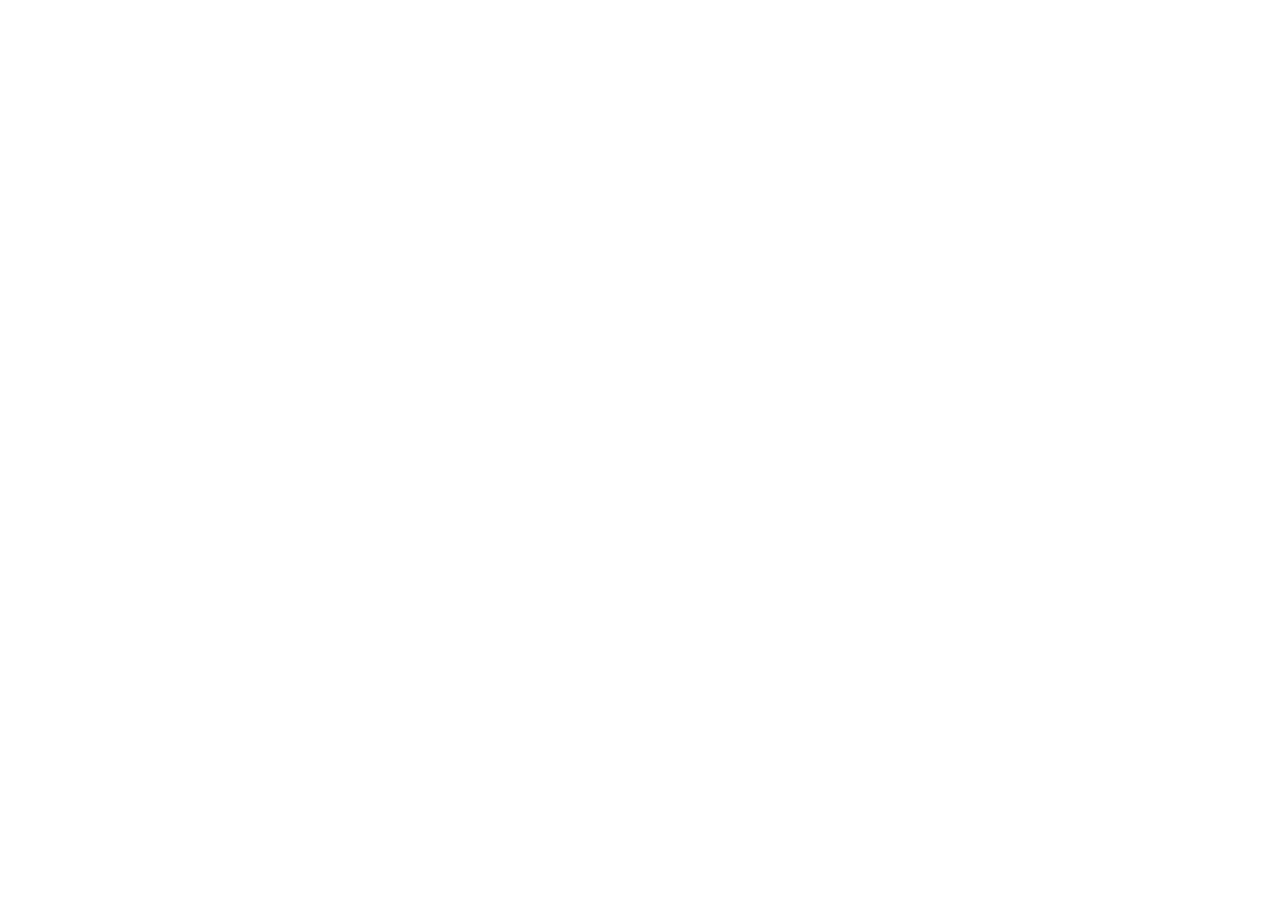
==== commit 62e221fa: "Publish homepage simplification" ====
--- a/index.html
+++ b/index.html
@@ -9,10 +9,10 @@
     />
     <meta name="theme-color" content="#f6f8fb" />
     <title>辜振涛｜AI 产品落地与自动化作品集</title>
-    <script type="module" crossorigin src="/assets/main-DC9Xphih.js"></script>
-    <link rel="modulepreload" crossorigin href="/assets/styles-DppBCg-1.js">
-    <link rel="stylesheet" crossorigin href="/assets/styles-luLQeMRG.css">
-    <link rel="stylesheet" crossorigin href="/assets/main-CDP2vfgk.css">
+    <script type="module" crossorigin src="/assets/main-CuwEJ-W9.js"></script>
+    <link rel="modulepreload" crossorigin href="/assets/styles-KI5tniTg.js">
+    <link rel="stylesheet" crossorigin href="/assets/styles-qmloJTb5.css">
+    <link rel="stylesheet" crossorigin href="/assets/main-Bjjmgrzv.css">
   </head>
   <body>
     <div id="root"></div>
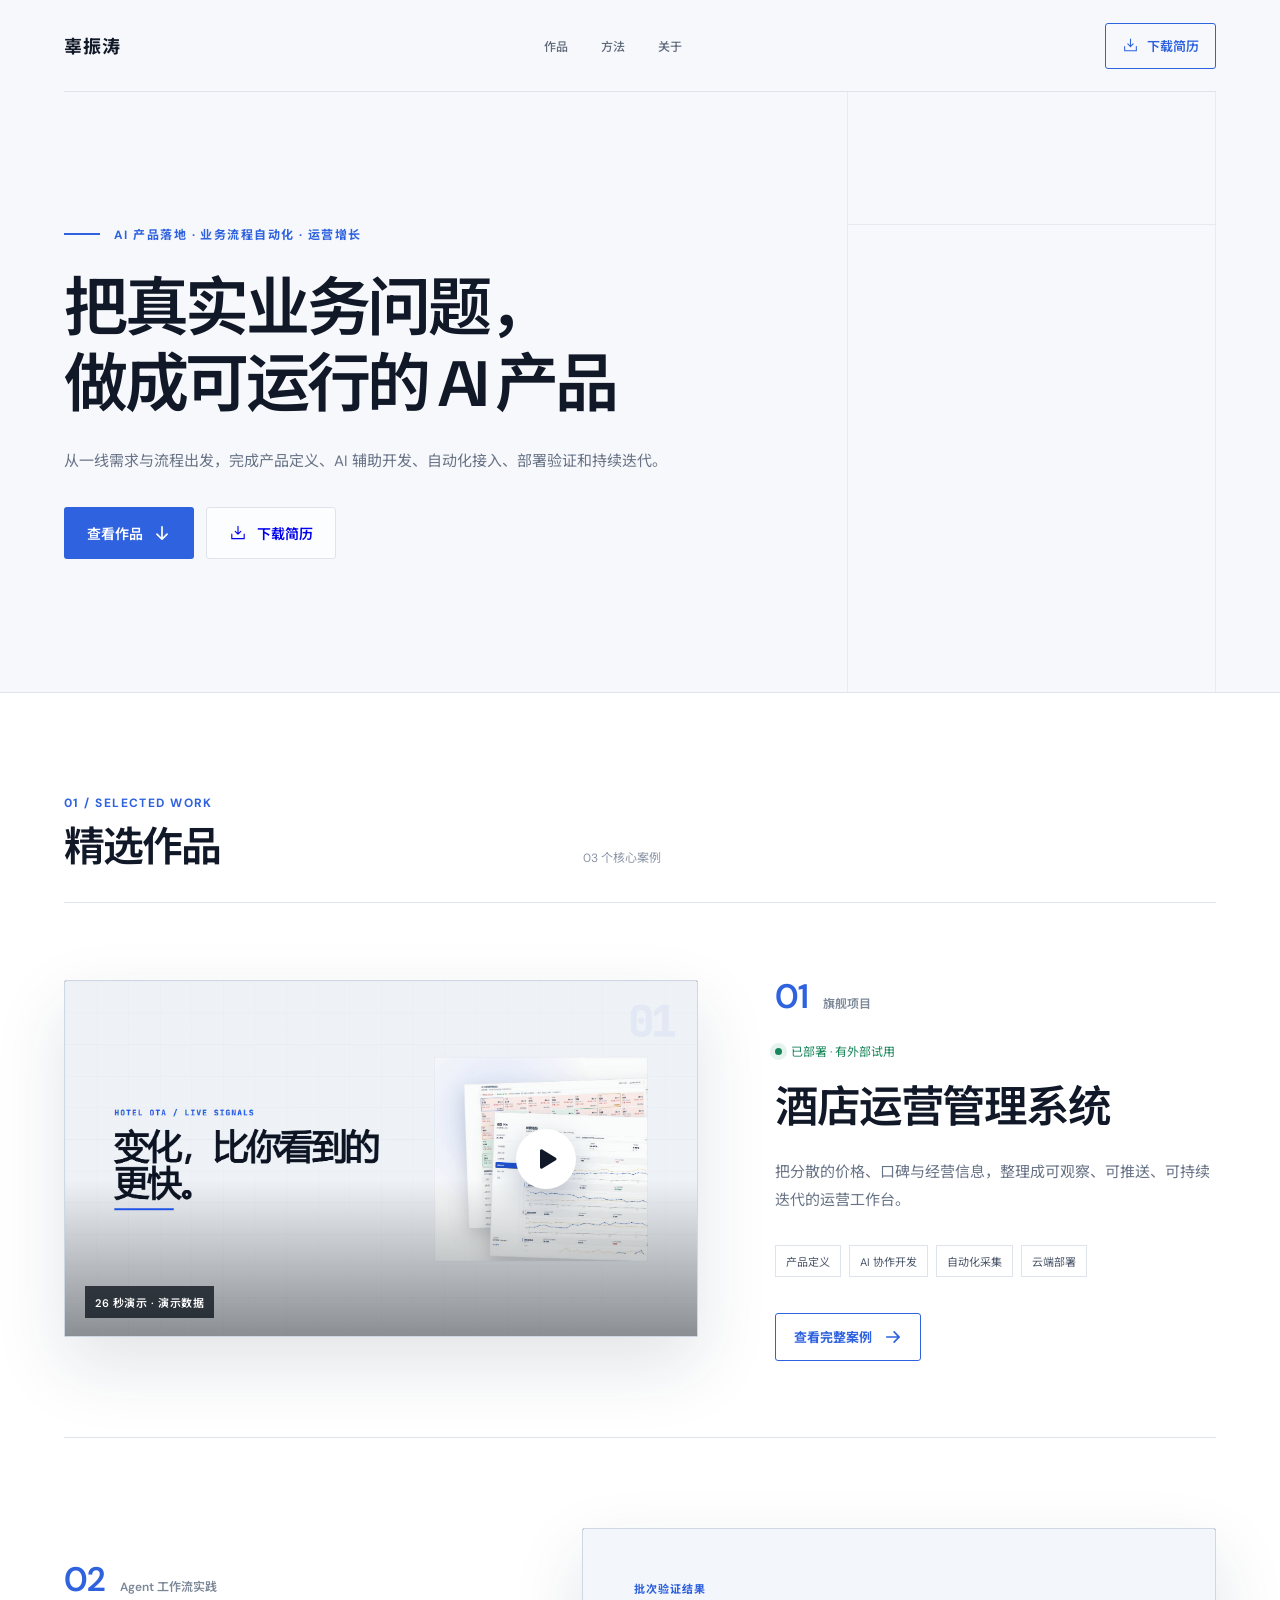
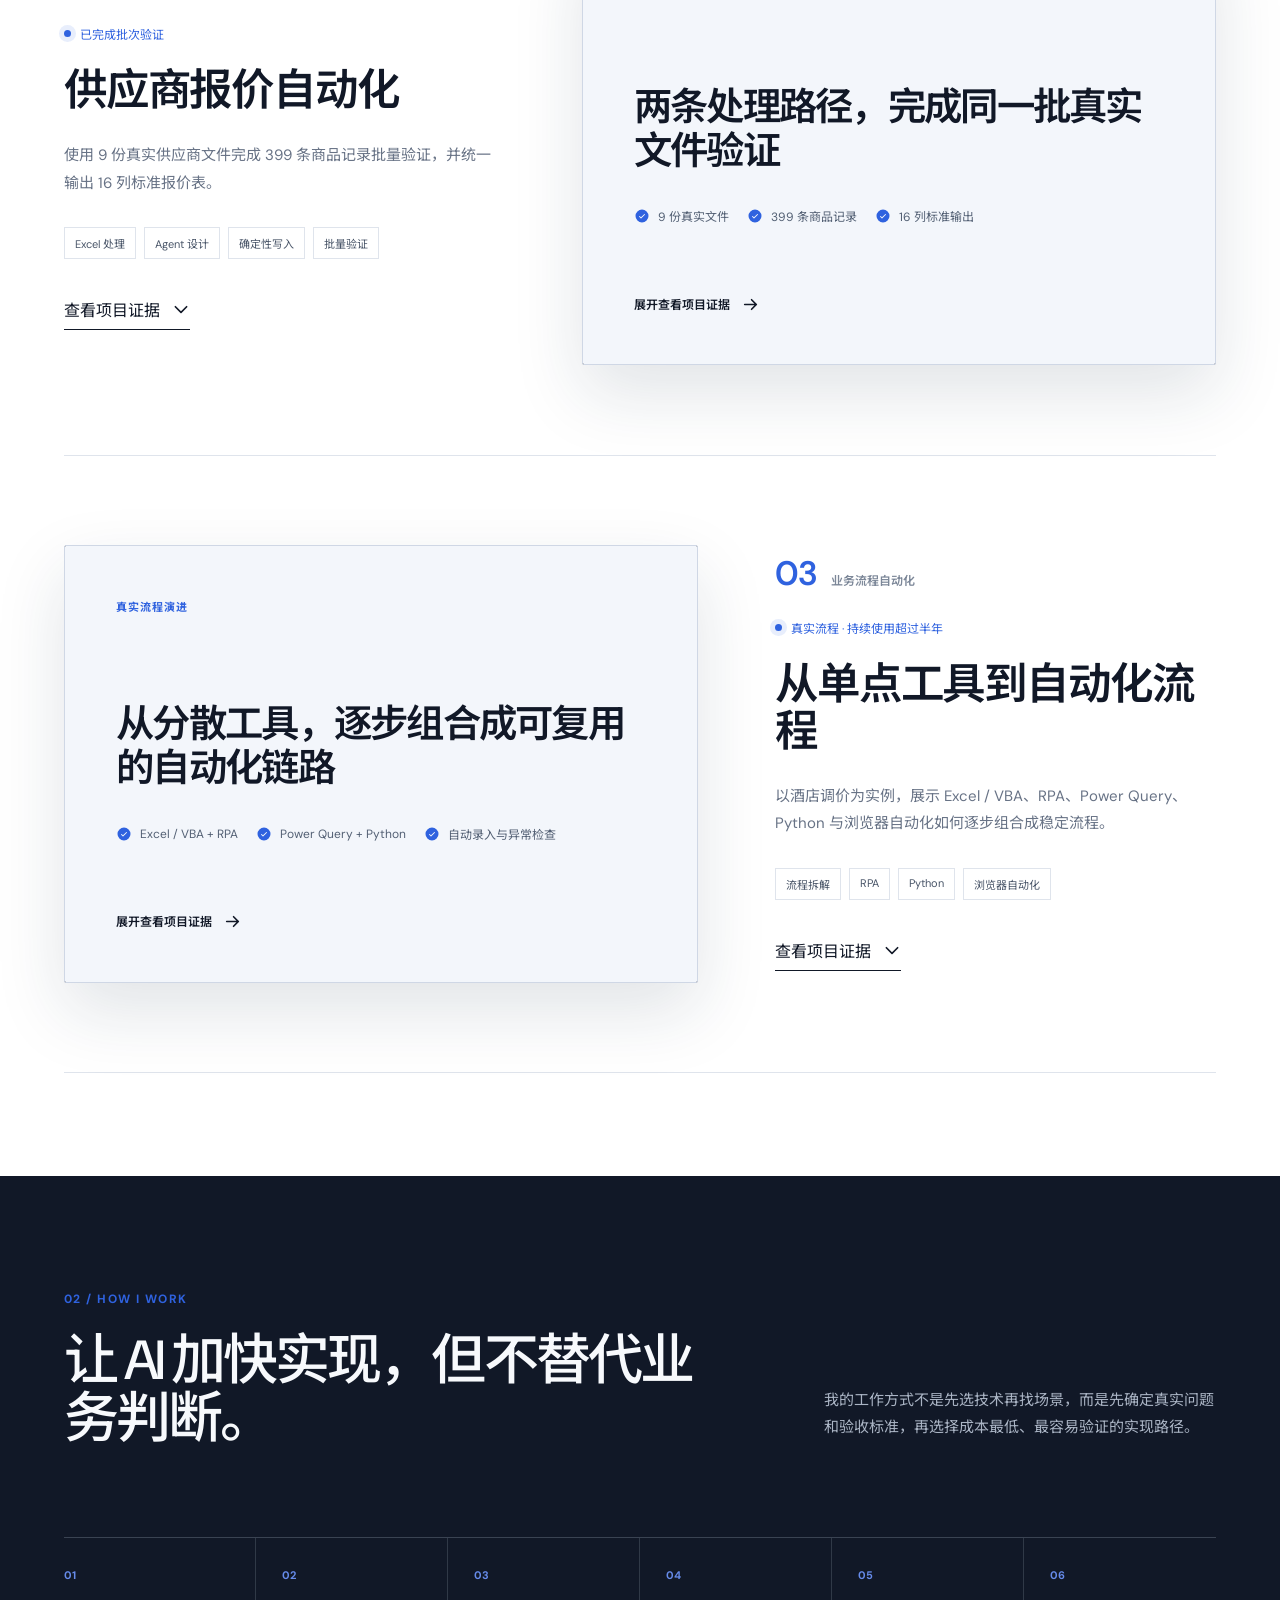
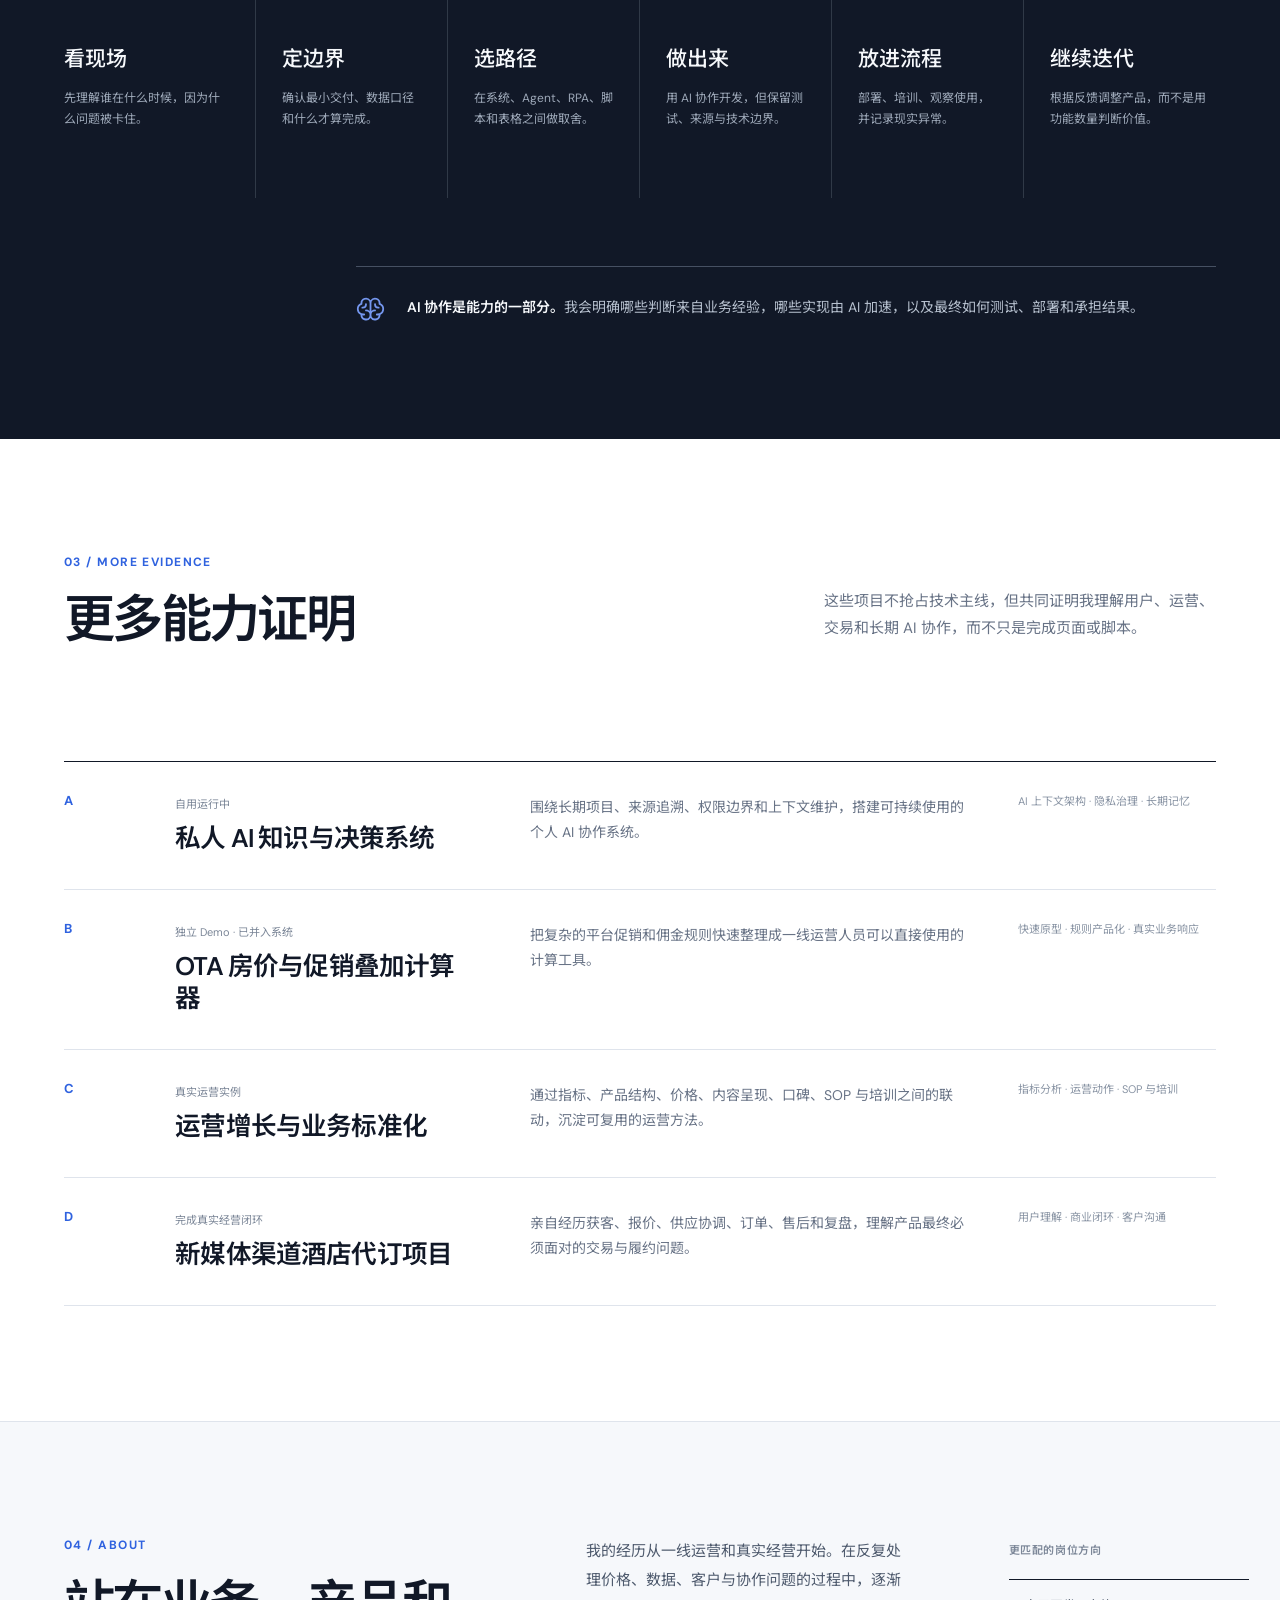
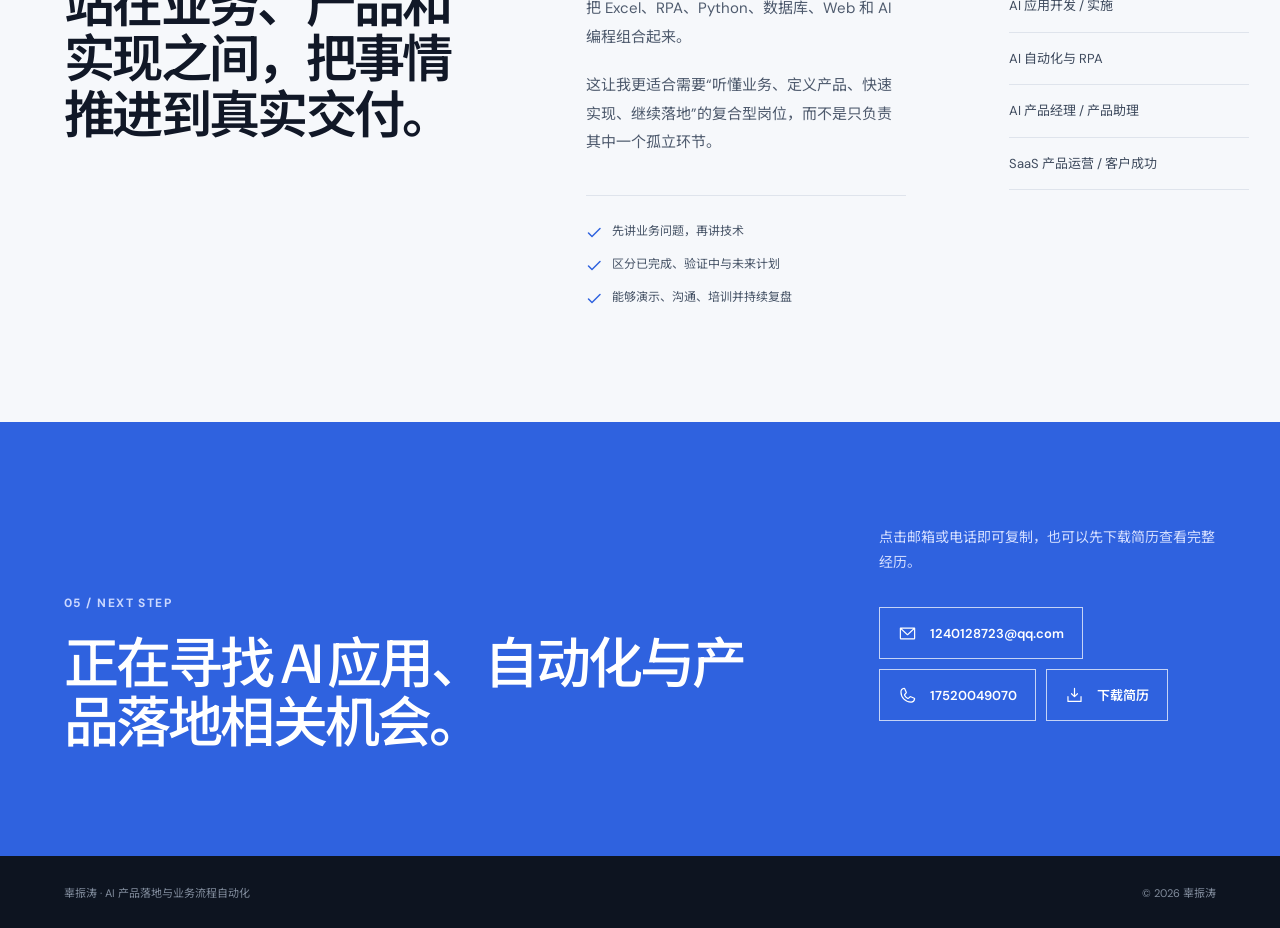
==== commit 3575002d: "Publish job-search portfolio homepage" ====
--- a/index.html
+++ b/index.html
@@ -7,12 +7,26 @@
       name="description"
       content="辜振涛的个人作品网站：AI 产品落地、业务流程自动化与运营增长。"
     />
+    <link rel="canonical" href="https://ethan175hulu.github.io/" />
+    <meta property="og:type" content="website" />
+    <meta property="og:locale" content="zh_CN" />
+    <meta property="og:url" content="https://ethan175hulu.github.io/" />
+    <meta property="og:title" content="辜振涛｜AI 产品落地与自动化作品集" />
+    <meta
+      property="og:description"
+      content="从真实业务问题出发，完成产品定义、AI 协作实现、自动化接入、部署验证与持续迭代。"
+    />
+    <meta
+      property="og:image"
+      content="https://ethan175hulu.github.io/assets/hotel-system-demo-poster.png"
+    />
+    <meta name="twitter:card" content="summary_large_image" />
     <meta name="theme-color" content="#f6f8fb" />
     <title>辜振涛｜AI 产品落地与自动化作品集</title>
-    <script type="module" crossorigin src="/assets/main-CuwEJ-W9.js"></script>
+    <script type="module" crossorigin src="/assets/main-CcfSKHOn.js"></script>
     <link rel="modulepreload" crossorigin href="/assets/styles-KI5tniTg.js">
     <link rel="stylesheet" crossorigin href="/assets/styles-qmloJTb5.css">
-    <link rel="stylesheet" crossorigin href="/assets/main-Bjjmgrzv.css">
+    <link rel="stylesheet" crossorigin href="/assets/main-B5ZwoPpA.css">
   </head>
   <body>
     <div id="root"></div>
--- a/assets/styles-qmloJTb5.css
+++ b/assets/styles-qmloJTb5.css
@@ -0,0 +1 @@
+@import"https://fonts.googleapis.com/css2?family=DM+Sans:wght@400;500;600;700&family=Noto+Sans+SC:wght@400;500;600;700&display=swap";:root{color:#111827;background:#f6f8fb;font-family:DM Sans,Noto Sans SC,Microsoft YaHei,sans-serif;font-synthesis:none;text-rendering:optimizeLegibility;--ink: #111827;--muted: #687386;--line: #dfe4ec;--paper: #ffffff;--canvas: #f6f8fb;--blue: #2f62df;--blue-dark: #1d4ec4;--blue-pale: #edf3ff}*{box-sizing:border-box}html{scroll-behavior:smooth}body{margin:0;min-width:320px;min-height:100vh;overflow-x:hidden;background:var(--canvas);-webkit-font-smoothing:antialiased}body.dialog-open{overflow:hidden}button,a{font:inherit}button{color:inherit}button:focus-visible,a:focus-visible{outline:3px solid rgba(47,98,223,.3);outline-offset:4px}.hero{position:relative;padding:0 clamp(24px,5vw,84px);border-bottom:1px solid var(--line);overflow:hidden}.topbar{position:relative;z-index:2;width:min(100%,1280px);margin-inline:auto;min-height:92px;display:flex;align-items:center;justify-content:space-between;border-bottom:1px solid var(--line)}.topbar-nav{display:flex;align-items:center;gap:clamp(20px,2.6vw,42px)}.topbar-nav a{position:relative;padding:8px 0;color:#5e697a;text-decoration:none;font-size:12px;font-weight:500}.topbar-nav a:after{content:"";position:absolute;right:0;bottom:2px;left:0;height:1px;background:var(--blue);transform:scaleX(0);transform-origin:right;transition:transform .16s ease}.topbar-nav a:hover:after{transform:scaleX(1);transform-origin:left}.wordmark{color:var(--ink);text-decoration:none;font-size:18px;font-weight:700;letter-spacing:.06em}.topbar-resume{min-height:46px;padding:0 16px;border:1px solid var(--blue);border-radius:3px;display:inline-flex;align-items:center;gap:8px;color:var(--blue);background:transparent;font-size:13px;font-weight:600;text-decoration:none;transition:color .16s ease,background .16s ease}.topbar-resume:hover{color:#fff;background:var(--blue)}.hero-grid{position:relative;width:min(100%,1280px);min-height:600px;margin:0 auto;display:flex;align-items:center;padding:clamp(84px,8vw,116px) 0}.hero-grid:before,.hero-grid:after{content:"";position:absolute;pointer-events:none}.hero-grid:before{top:0;right:0;bottom:0;left:68%;border-right:1px solid rgba(223,228,236,.58);border-left:1px solid rgba(223,228,236,.58)}.hero-grid:after{top:132px;right:0;left:68%;border-top:1px solid rgba(223,228,236,.72)}.hero-copy{position:relative;z-index:1;width:min(100%,740px)}.eyebrow,.section-index,.project-kicker,.dialog-eyebrow{margin:0;color:var(--blue);font-size:12px;font-weight:700;letter-spacing:.12em;text-transform:uppercase}.eyebrow{display:flex;align-items:center;gap:14px}.eyebrow:before{content:"";width:36px;height:2px;background:var(--blue)}h1{margin:28px 0 0;max-width:740px;font-size:clamp(52px,5vw,70px);font-weight:600;line-height:1.18;letter-spacing:-.052em}h1 span{display:block;color:var(--ink)}.hero-title-mobile-break{display:none}.hero-summary{max-width:640px;margin:26px 0 0;color:var(--muted);font-size:clamp(15px,1.05vw,17px);line-height:1.8}.hero-actions{display:flex;flex-wrap:wrap;gap:12px;margin-top:32px}.button{min-height:52px;padding:0 22px;border:1px solid transparent;border-radius:3px;display:inline-flex;align-items:center;justify-content:center;gap:10px;cursor:pointer;font-size:14px;font-weight:600;text-decoration:none;transition:transform .16s ease,background .16s ease,border-color .16s ease}.button:hover{transform:translateY(-2px)}.button-primary{color:#fff;background:var(--blue)}.button-primary:hover{background:var(--blue-dark)}.button-secondary{border-color:var(--line);background:#ffffffb3}.button-secondary:hover{border-color:#b9c5d9;background:#fff}.selected-work{padding:clamp(92px,12vw,180px) clamp(24px,5vw,84px);background:var(--paper);scroll-margin-top:24px}.section-heading,.project-preview{width:min(100%,1480px);margin-inline:auto}.section-heading{display:grid;grid-template-columns:.45fr 1.05fr .7fr;gap:clamp(28px,5vw,80px);align-items:start}.section-heading h2{margin:0;max-width:700px;font-size:clamp(38px,4.2vw,64px);line-height:1.12;letter-spacing:-.045em}.section-heading>p:last-child{margin:2px 0 0;color:var(--muted);font-size:15px;line-height:1.8}.project-preview{margin-top:clamp(72px,10vw,140px);padding-top:28px;display:grid;grid-template-columns:.14fr .72fr 1.14fr;gap:clamp(26px,4.2vw,70px);border-top:1px solid var(--ink)}.project-number{color:var(--blue);font-size:13px;font-weight:700}.project-copy h3{margin:20px 0 0;font-size:clamp(30px,3vw,48px);line-height:1.14;letter-spacing:-.04em}.project-copy>p:not(.project-kicker){margin:26px 0 0;color:var(--muted);font-size:15px;line-height:1.85}.project-copy ul{margin:28px 0 0;padding:0;display:flex;flex-wrap:wrap;gap:8px;list-style:none}.project-copy li{padding:7px 10px;border:1px solid var(--line);color:#4a5669;font-size:11px}.text-link{margin-top:36px;padding:0 0 7px;border:0;border-bottom:1px solid var(--ink);display:inline-flex;align-items:center;gap:12px;background:transparent;cursor:pointer;font-size:13px;font-weight:600}.project-visual{min-height:460px;overflow:hidden;background:#e8edf5}.project-visual img{width:100%;height:100%;display:block;object-fit:cover;object-position:top left}.dialog-backdrop{position:fixed;z-index:20;top:0;right:0;bottom:0;left:0;padding:24px;display:grid;place-items:center;background:#0b111b8f;-webkit-backdrop-filter:blur(10px);backdrop-filter:blur(10px)}.dialog{position:relative;width:min(100%,680px);padding:clamp(34px,5vw,60px);border-top:4px solid var(--blue);background:#fff;box-shadow:0 32px 100px #0a132447}.dialog--video{width:min(100%,960px);padding:clamp(28px,4vw,48px)}.dialog-close{position:absolute;top:20px;right:20px;width:40px;height:40px;padding:0;border:1px solid var(--line);display:grid;place-items:center;background:#fff;cursor:pointer}.dialog h2{margin:22px 46px 0 0;font-size:clamp(30px,4vw,46px);line-height:1.18;letter-spacing:-.04em}.dialog>p:not(.dialog-eyebrow,.dialog-footnote){margin:26px 0 0;color:var(--muted);font-size:15px;line-height:1.8}.dialog-video-player{width:100%;margin-top:24px;aspect-ratio:16 / 9;display:block;object-fit:contain;background:var(--media-dark);border:1px solid var(--line)}.dialog .dialog-video-note{margin-top:14px;font-size:13px}.dialog-case-link{width:fit-content;margin-top:18px;display:inline-flex;align-items:center;gap:8px;color:var(--blue);font-size:13px;font-weight:700;text-decoration:none}.dialog-case-link:hover{color:var(--blue-dark)}.dialog-facts,.technology-flow{margin-top:30px;padding-top:22px;border-top:1px solid var(--line);display:flex;flex-wrap:wrap;align-items:center;gap:10px}.dialog-facts span,.technology-flow span{padding:9px 11px;background:var(--blue-pale);color:#294d9a;font-size:12px;font-weight:600}.technology-flow svg{color:#8b96a8}.dialog-footnote{margin:20px 0 0;color:#8993a3;font-size:12px}.sr-only{position:absolute;width:1px;height:1px;padding:0;margin:-1px;overflow:hidden;clip:rect(0,0,0,0);white-space:nowrap;border:0}@media(max-width:1120px){.hero-grid{min-height:560px;padding-block:80px}.hero-copy{max-width:720px}.hero-grid:before{left:78%}.hero-grid:after{left:78%}.section-heading{grid-template-columns:.45fr 1.25fr}.section-heading>p:last-child{grid-column:2}.project-preview{grid-template-columns:.12fr .88fr}.project-visual{grid-column:2}}@media(max-width:720px){.hero{min-height:auto;padding-inline:20px}.topbar{min-height:76px}.topbar-resume{min-height:40px;padding-inline:12px;font-size:12px}.topbar-nav{display:none}.hero-grid{min-height:0;padding:64px 0 68px}.hero-grid:before,.hero-grid:after{display:none}h1{margin-top:25px;font-size:clamp(42px,11.3vw,46px);line-height:1.24}.hero-title-mobile-break{display:block}.hero-summary{margin-top:26px;font-size:15px}.hero-actions{margin-top:32px}.button{flex:1 1 150px}.selected-work{padding-inline:20px}.section-heading,.project-preview{grid-template-columns:1fr}.section-heading>p:last-child,.project-visual{grid-column:1}.section-heading h2{font-size:42px}.project-preview{gap:20px}.project-visual{min-height:300px;margin-top:22px}.dialog-backdrop{padding:14px}.dialog{padding:34px 24px}.technology-flow svg{display:none}}@media(prefers-reduced-motion:reduce){html{scroll-behavior:auto}*,*:before,*:after{animation-duration:.01ms!important;animation-iteration-count:1!important;transition-duration:.01ms!important}}
--- a/assets/main-B5ZwoPpA.css
+++ b/assets/main-B5ZwoPpA.css
@@ -0,0 +1 @@
+.featured-work{--fw-ink: #111827;--fw-muted: #687386;--fw-line: #dfe4ec;--fw-blue: #2f62df;--fw-blue-dark: #1d4ec4;--fw-blue-pale: #edf3ff;--fw-paper: #ffffff;padding:clamp(78px,8vw,112px) clamp(20px,5vw,84px);color:var(--fw-ink);background:var(--fw-paper);scroll-margin-top:24px}.featured-work *,.featured-work *:before,.featured-work *:after{box-sizing:border-box}.featured-work button{color:inherit;font:inherit}.featured-work button:focus-visible{outline:3px solid rgba(47,98,223,.3);outline-offset:4px}.featured-work__inner{width:min(100%,1280px);margin-inline:auto}.featured-work__heading{display:grid;grid-template-columns:.8fr 1fr auto;align-items:end;gap:clamp(28px,5vw,80px);padding-bottom:34px;border-bottom:1px solid var(--fw-line)}.featured-work__index{margin:0 0 16px;color:var(--fw-blue);font-size:12px;font-weight:700;letter-spacing:.12em}.featured-work__heading h2{margin:0;font-size:clamp(36px,3.2vw,46px);font-weight:600;line-height:1;letter-spacing:-.05em}.featured-work__intro{max-width:620px;margin:0;color:var(--fw-muted);font-size:15px;line-height:1.8}.featured-work__count{padding-bottom:2px;color:#8a95a6;font-size:12px;white-space:nowrap}.featured-work__list{display:grid}.featured-project{display:grid;grid-template-columns:minmax(0,1.18fr) minmax(320px,.82fr);gap:clamp(42px,6vw,82px);padding:clamp(66px,7vw,96px) 0;border-bottom:1px solid var(--fw-line)}.featured-project--reversed{grid-template-columns:minmax(320px,.82fr) minmax(0,1.18fr)}.featured-project--reversed .featured-project__media{grid-column:2}.featured-project--reversed .featured-project__copy{grid-column:1;grid-row:1}.featured-project__media{position:relative;min-width:0;min-height:clamp(360px,34vw,480px);padding:0;border:1px solid #cfd7e5;border-radius:2px;overflow:hidden;background:#0f141c;box-shadow:0 28px 70px #1a2b4821;cursor:pointer;text-align:left;transition:transform .22s ease,box-shadow .22s ease}.featured-project__media:hover{transform:translateY(-4px);box-shadow:0 36px 84px #1a2b482e}.featured-project__media>img{width:100%;height:100%;display:block;object-fit:cover;object-position:top left;transition:transform .48s ease}.featured-project__media:hover>img{transform:scale(1.012)}.featured-project__scrim{position:absolute;top:0;right:0;bottom:0;left:0;background:linear-gradient(180deg,#080d1403 56%,#080d1470)}.featured-project__play{position:absolute;top:50%;left:50%;width:60px;height:60px;display:grid;place-items:center;border-radius:999px;color:var(--fw-ink);background:#fff;box-shadow:0 13px 34px #11224d45;transform:translate(-50%,-50%);transition:transform .18s ease,background .18s ease}.featured-project__media:hover .featured-project__play{background:#f3f6fb;transform:translate(-50%,-50%) scale(1.06)}.featured-project__media-label{position:absolute;bottom:18px;left:20px;padding:8px 10px;color:#fff;background:#0a1018c2;font-size:11px;font-weight:600;letter-spacing:.05em}.evidence-summary{min-height:inherit;padding:clamp(32px,4vw,54px);display:flex;flex-direction:column;color:var(--fw-ink);background:#f3f6fb}.evidence-summary__topline{display:flex;align-items:center;gap:10px;color:var(--fw-blue);font-size:11px;font-weight:700;letter-spacing:.09em}.evidence-summary>strong{max-width:620px;margin-top:clamp(54px,7vw,92px);font-size:clamp(28px,3vw,40px);font-weight:600;line-height:1.14;letter-spacing:-.045em}.evidence-summary__items{margin-top:34px;display:flex;flex-wrap:wrap;gap:10px 18px}.evidence-summary__items>span{display:inline-flex;align-items:center;gap:8px;color:#536074;font-size:12px}.evidence-summary__items svg{color:var(--fw-blue)}.evidence-summary__action{margin-top:auto;padding-top:54px;display:inline-flex;align-items:center;gap:12px;color:var(--fw-ink);font-size:12px;font-weight:600}.featured-project__copy{min-width:0;align-self:center}.featured-project__meta{display:flex;align-items:baseline;gap:16px}.featured-project__number{color:var(--fw-blue);font-size:34px;font-weight:600;line-height:1;letter-spacing:-.04em}.featured-project__kind{color:#7c8798;font-size:12px;font-weight:600}.featured-project__status{margin-top:28px;display:inline-flex;align-items:center;gap:9px;color:#667286;font-size:12px}.featured-project__status i{width:7px;height:7px;border-radius:999px;background:currentColor;box-shadow:0 0 0 5px color-mix(in srgb,currentColor 11%,transparent)}.featured-project__status--live{color:#18865a}.featured-project__status--testing{color:#b86a16}.featured-project__status--used{color:#2f62df}.featured-project__copy h3{max-width:620px;margin:24px 0 0;font-size:clamp(34px,3.4vw,46px);font-weight:600;line-height:1.08;letter-spacing:-.05em}.featured-project__copy h3 a{color:inherit;text-decoration:none}.featured-project__copy h3 a:hover{color:var(--fw-blue-dark)}.featured-project__summary{max-width:590px;margin:28px 0 0;color:var(--fw-muted);font-size:15px;line-height:1.85}.featured-project__tags{margin:30px 0 0;padding:0;display:flex;flex-wrap:wrap;gap:8px;list-style:none}.featured-project__tags li{padding:7px 10px;border:1px solid var(--fw-line);color:#4a5669;font-size:11px}.featured-project__toggle{margin-top:38px;padding:0 0 8px;border:0;border-bottom:1px solid var(--fw-ink);display:inline-flex;align-items:center;gap:12px;background:transparent;cursor:pointer;font-size:13px;font-weight:600}.featured-project__detail-link{min-height:48px;margin-top:36px;padding:0 18px;border:1px solid var(--fw-blue);border-radius:3px;display:inline-flex;align-items:center;justify-content:center;gap:12px;color:var(--fw-blue);background:#fff;text-decoration:none;font-size:13px;font-weight:700;transition:color .16s ease,background .16s ease,transform .16s ease}.featured-project__detail-link:hover{color:#fff;background:var(--fw-blue);transform:translateY(-2px)}.featured-project--linked{padding-block:clamp(58px,6vw,82px)}.featured-project--linked .featured-project__media{min-height:0;aspect-ratio:16 / 9}.featured-project--linked .featured-project__play{left:76%}.featured-project__toggle svg{transition:transform .18s ease}.featured-project__toggle[aria-expanded=true] svg{transform:rotate(180deg)}.featured-project__details{grid-column:1 / -1;padding:0 0 4px}.featured-project__details[hidden]{display:none}.featured-project__details dl{margin:0;padding:32px 0 0;border-top:1px solid var(--fw-ink);display:grid;grid-template-columns:repeat(4,minmax(0,1fr))}.featured-project__details dl>div{padding:0 clamp(20px,3vw,42px)}.featured-project__details dl>div:first-child{padding-left:0}.featured-project__details dl>div+div{border-left:1px solid var(--fw-line)}.featured-project__details dt{color:var(--fw-blue);font-size:11px;font-weight:700;letter-spacing:.06em}.featured-project__details dd{margin:14px 0 0;color:#596578;font-size:13px;line-height:1.75}@media(max-width:1040px){.featured-work__heading{grid-template-columns:.8fr 1.2fr}.featured-work__count{display:none}.featured-project,.featured-project--reversed{grid-template-columns:1fr;gap:52px}.featured-project--reversed .featured-project__media,.featured-project--reversed .featured-project__copy{grid-column:1;grid-row:auto}.featured-project__media{min-height:clamp(420px,63vw,620px)}.featured-project__copy{max-width:760px}.featured-project__details dl{grid-template-columns:repeat(2,minmax(0,1fr));row-gap:32px}.featured-project__details dl>div:nth-child(3){padding-left:0;border-left:0}}@media(max-width:680px){.featured-work{padding-inline:20px}.featured-work__heading{grid-template-columns:1fr;align-items:start}.featured-work__heading h2{font-size:46px}.featured-project{padding:56px 0;gap:36px}.featured-project__media{min-height:280px}.featured-project--linked{padding-block:56px}.featured-project--linked .featured-project__media{min-height:0}.featured-project__play{width:58px;height:58px}.evidence-summary{padding:28px}.evidence-summary>strong{margin-top:62px;font-size:34px}.featured-project__copy h3{font-size:36px}.featured-project__detail-link{width:100%;margin-top:28px}.featured-project__details dl{grid-template-columns:1fr;gap:0}.featured-project__details dl>div,.featured-project__details dl>div:first-child,.featured-project__details dl>div:nth-child(3){padding:22px 0;border-left:0;border-top:1px solid var(--fw-line)}.featured-project__details dl>div:first-child{padding-top:0;border-top:0}}@media(prefers-reduced-motion:reduce){.featured-work *,.featured-work *:before,.featured-work *:after{scroll-behavior:auto!important;transition-duration:.01ms!important}}.homepage-section-shell{width:min(100%,1280px);margin-inline:auto}.homepage-section-index,.homepage-section-heading>p{margin:0;color:var(--blue);font-size:12px;font-weight:700;letter-spacing:.12em}.method,.supporting,.about,.contact{scroll-margin-top:24px}.method{padding:clamp(88px,9vw,126px) clamp(20px,5vw,84px);color:#f7f9fc;background:#111827}.method__heading{display:grid;grid-template-columns:minmax(420px,1.05fr) minmax(320px,.65fr);gap:clamp(56px,10vw,170px);align-items:end}.method__heading h2{max-width:850px;margin:24px 0 0;font-size:clamp(42px,4.3vw,60px);font-weight:500;line-height:1.06;letter-spacing:-.052em}.method__heading>p{margin:0 0 6px;color:#aab4c4;font-size:15px;line-height:1.8}.method__steps{margin:clamp(62px,7vw,90px) 0 0;padding:0;display:grid;grid-template-columns:repeat(6,minmax(0,1fr));border-top:1px solid #3a4352;list-style:none}.method__steps li{min-height:260px;padding:25px clamp(16px,2vw,30px) 28px;border-right:1px solid #303947}.method__steps li:first-child{padding-left:0}.method__steps li:last-child{padding-right:0;border-right:0}.method__steps span{color:#668bea;font-size:11px;font-weight:700}.method__steps h3{margin:58px 0 0;font-size:21px;font-weight:500}.method__steps p{margin:15px 0 0;color:#9da8b8;font-size:12px;line-height:1.75}.method__principle{max-width:860px;margin:68px 0 0 auto;padding:28px 0 0;border-top:1px solid #465062;display:grid;grid-template-columns:auto 1fr;gap:22px;color:#7597ef}.method__principle p{margin:0;color:#b6c0ce;font-size:14px;line-height:1.8}.method__principle strong{color:#f7f9fc;font-weight:600}.supporting{padding:clamp(88px,9vw,126px) clamp(20px,5vw,84px);background:var(--paper)}.supporting__heading{display:grid;grid-template-columns:minmax(420px,1fr) minmax(300px,.62fr);gap:clamp(60px,10vw,160px);align-items:end}.supporting__heading h2{margin:24px 0 0;font-size:clamp(40px,4vw,56px);font-weight:600;line-height:1;letter-spacing:-.052em}.supporting__heading>p{margin:0 0 4px;color:var(--muted);font-size:15px;line-height:1.8}.supporting__list{margin-top:clamp(68px,9vw,124px);border-top:1px solid var(--ink)}.supporting-row{padding:30px 0 34px;display:grid;grid-template-columns:60px minmax(250px,.8fr) minmax(320px,1.15fr) minmax(190px,.52fr);gap:clamp(24px,4vw,70px);align-items:start;border-bottom:1px solid var(--line)}.supporting-row__index{color:var(--blue);font-size:13px;font-weight:700}.supporting-row__status{color:#7c8798;font-size:11px}.supporting-row h3{margin:10px 0 0;font-size:clamp(22px,2vw,30px);font-weight:600;line-height:1.25;letter-spacing:-.032em}.supporting-row>p{margin:3px 0 0;color:var(--muted);font-size:14px;line-height:1.8}.supporting-row__proves{color:#8994a4;font-size:11px;line-height:1.7}.about{padding:clamp(88px,9vw,126px) clamp(20px,5vw,84px);border-top:1px solid var(--line);background:var(--canvas)}.about__grid{display:grid;grid-template-columns:minmax(420px,1.05fr) minmax(320px,.76fr) minmax(240px,.52fr);gap:clamp(48px,8vw,126px);align-items:start}.about__headline h2{max-width:760px;margin:24px 0 0;font-size:clamp(40px,4vw,56px);font-weight:600;line-height:1.08;letter-spacing:-.052em}.about__story>p{margin:0;color:#4f5b6e;font-size:15px;line-height:1.9}.about__story>p+p{margin-top:20px}.about__strengths{margin-top:38px;padding-top:26px;border-top:1px solid var(--line);display:grid;gap:14px}.about__strengths span{display:flex;align-items:flex-start;gap:10px;color:#485568;font-size:12px;line-height:1.6}.about__strengths svg{flex:none;margin-top:2px;color:var(--blue)}.about__roles{padding-top:4px}.about__roles>p{margin:0;color:#7c8798;font-size:11px;font-weight:600;letter-spacing:.05em}.about__roles ul{margin:22px 0 0;padding:0;border-top:1px solid var(--ink);list-style:none}.about__roles li{padding:16px 0;border-bottom:1px solid var(--line);color:#3f4b5e;font-size:13px;line-height:1.5}.contact{padding:clamp(82px,8vw,112px) clamp(20px,5vw,84px);color:#fff;background:var(--blue)}.contact .homepage-section-index{color:#cbd8ff}.contact__grid{display:grid;grid-template-columns:minmax(480px,1.14fr) minmax(300px,.56fr);gap:clamp(60px,10vw,170px);align-items:end}.contact h2{max-width:980px;margin:24px 0 0;font-size:clamp(42px,4.3vw,60px);font-weight:500;line-height:1.07;letter-spacing:-.052em}.contact__action p{margin:0;color:#d5dfff;font-size:14px;line-height:1.8}.contact__links{margin-top:32px;display:flex;flex-wrap:wrap;gap:10px}.contact__links a,.contact__links button{min-height:52px;padding:0 18px;border:1px solid rgba(255,255,255,.72);background:transparent;display:inline-flex;align-items:center;gap:13px;color:#fff;text-decoration:none;font-family:inherit;font-size:13px;font-weight:600;line-height:1;cursor:pointer;transition:background .16s ease,color .16s ease}.contact__links a:hover,.contact__links button:hover{color:var(--blue);background:#fff}.contact__links a:active,.contact__links button:active{transform:translateY(1px)}.contact__links a:focus-visible,.contact__links button:focus-visible{outline:2px solid #fff;outline-offset:3px}.contact__copy-status{min-height:20px;margin-top:12px;display:block;color:#d5dfff;font-size:12px;line-height:1.6}.site-footer{padding:28px clamp(20px,5vw,84px);color:#818c9c;background:#0d1420;font-size:11px}.site-footer>div{display:flex;justify-content:space-between;gap:20px}@media(max-width:1120px){.about__grid{grid-template-columns:1fr}.method__steps{grid-template-columns:repeat(3,minmax(0,1fr))}.method__steps li:nth-child(3){border-right:0}.method__steps li:nth-child(n+4){border-top:1px solid #303947}.method__steps li:nth-child(4){padding-left:0}.supporting-row{grid-template-columns:50px minmax(250px,.8fr) minmax(320px,1.2fr)}.supporting-row__proves{grid-column:2 / -1}.about__story,.about__roles{max-width:780px}}@media(max-width:800px){.method__heading,.supporting__heading,.contact__grid{grid-template-columns:1fr}.method__heading>p,.supporting__heading>p{max-width:680px}.supporting-row{grid-template-columns:40px 1fr}.supporting-row>p,.supporting-row__proves{grid-column:2}.contact__action{max-width:620px}}@media(max-width:620px){.method,.supporting,.about,.contact{padding-inline:20px}.method__heading h2,.supporting__heading h2,.about__headline h2,.contact h2{font-size:42px}.method__steps{grid-template-columns:1fr}.method__steps li,.method__steps li:first-child,.method__steps li:nth-child(4),.method__steps li:last-child{min-height:0;padding:26px 0 30px;border-top:1px solid #303947;border-right:0}.method__steps li:first-child{border-top:0}.method__steps h3{margin-top:26px}.supporting-row{grid-template-columns:1fr;gap:16px}.supporting-row>p,.supporting-row__proves{grid-column:1}.site-footer>div{flex-direction:column}}@media(prefers-reduced-motion:reduce){.contact__links a,.contact__links button{transition-duration:.01ms}}
